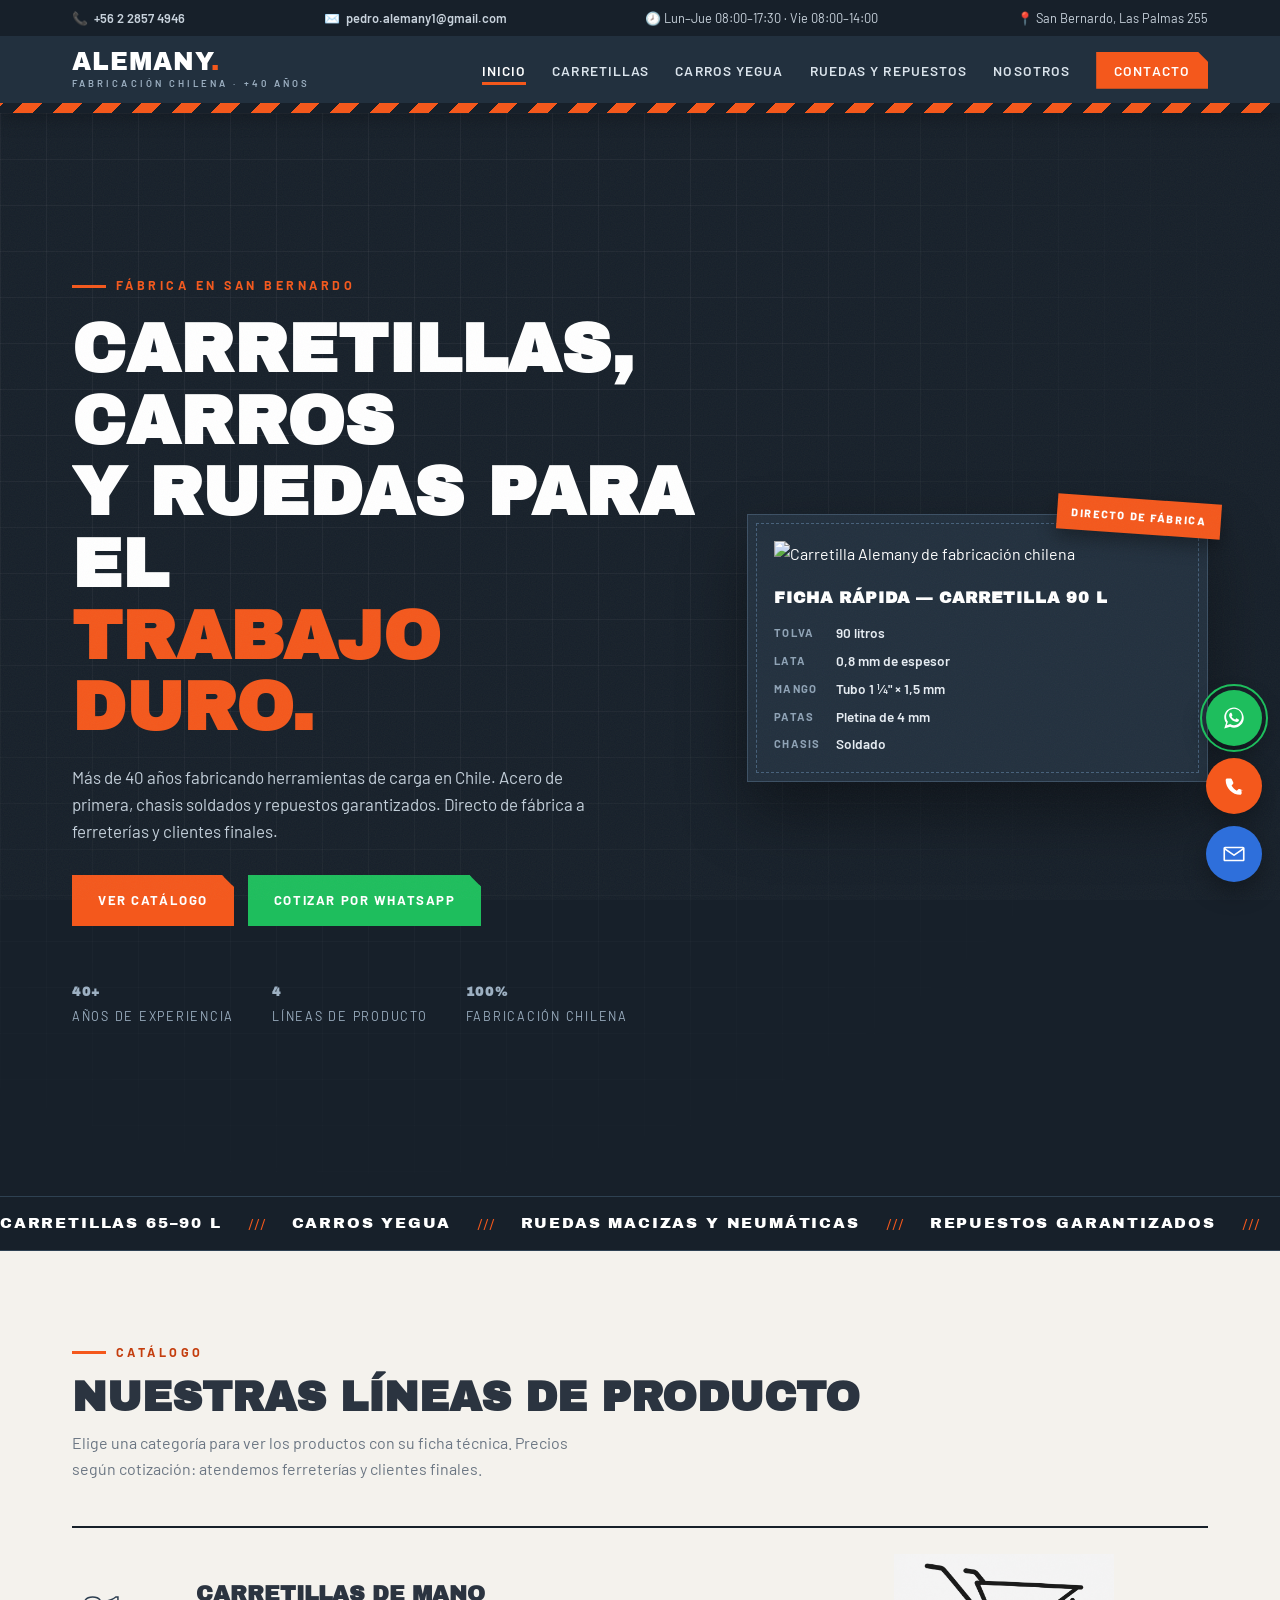
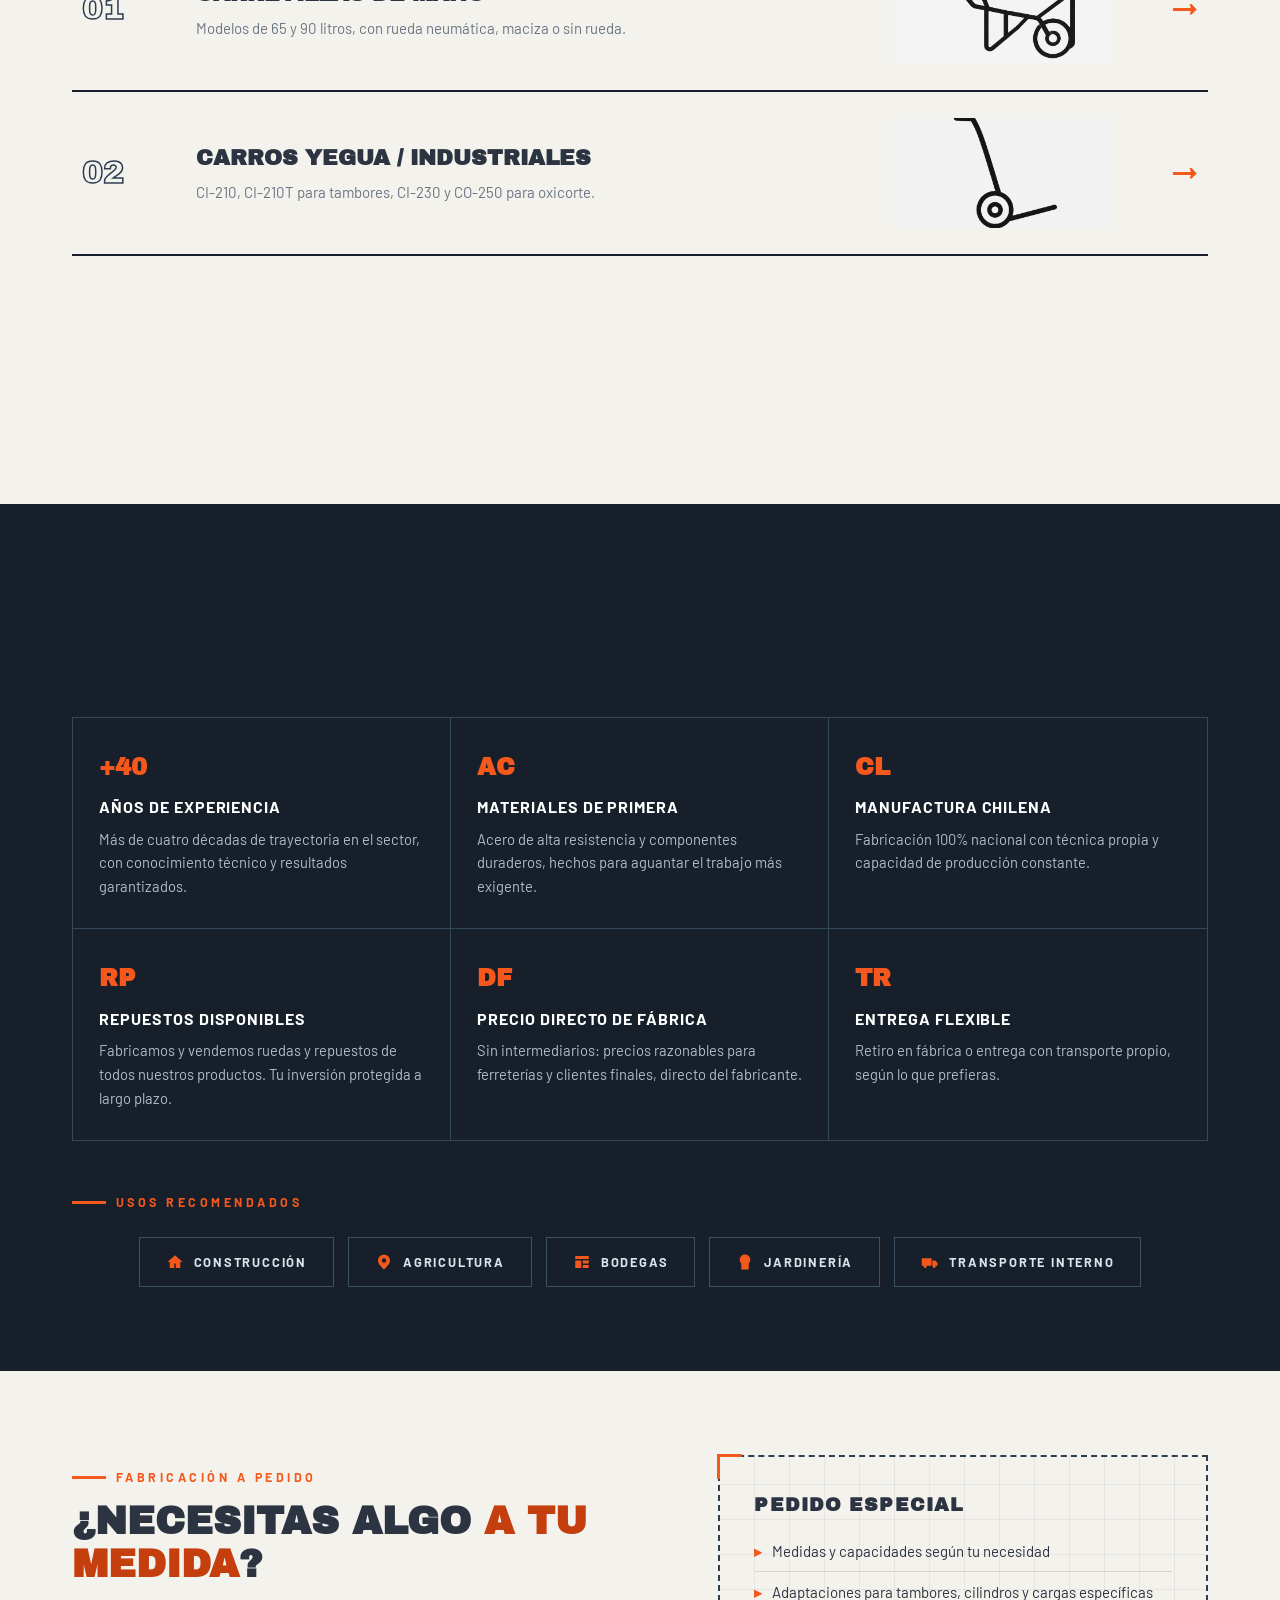
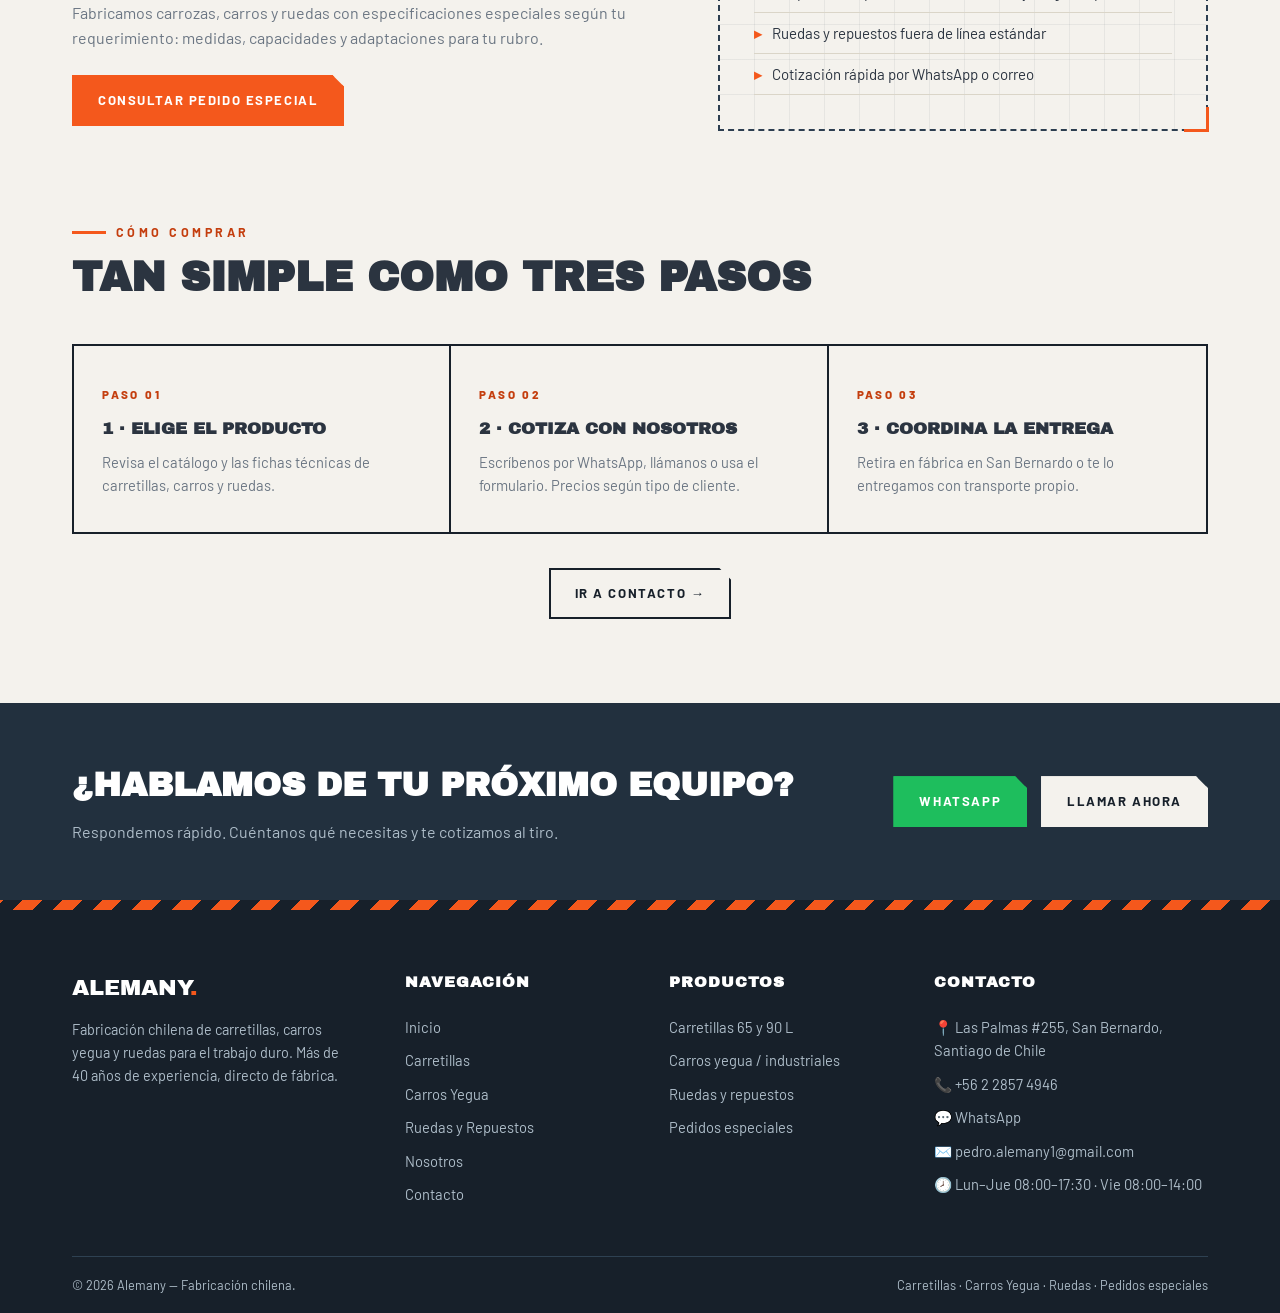
==== index.html @ c708cec3 "actualizacion1-09_11" ====
<!-- index.html — Página de inicio -->
<!DOCTYPE html>
<html lang="es">
<head>
  <meta charset="UTF-8">
  <meta name="viewport" content="width=device-width, initial-scale=1.0">
  <title>Alemany | Carretillas, Carros Yegua y Ruedas — Fabricación Chilena</title>
  <meta name="description" content="Más de 40 años fabricando en Chile carretillas, carros yegua y ruedas para construcción, agricultura y bodegas. Precio directo de fábrica. Cotiza por WhatsApp.">
  <link rel="icon" href="data:image/svg+xml,%3Csvg xmlns='http://www.w3.org/2000/svg' viewBox='0 0 32 32'%3E%3Crect width='32' height='32' fill='%23F4581C'/%3E%3Ctext x='16' y='23' font-family='Arial Black' font-size='19' fill='%2317202A' text-anchor='middle'%3EA%3C/text%3E%3C/svg%3E">
  <link rel="stylesheet" href="css/estilos.css">
</head>
<body>

<header data-componente="header"></header>

<!-- ============ PORTADA ============ -->
<section class="hero" id="inicio">
  <div class="contenedor">
    <div>
      <span class="ceja">Fábrica en San Bernardo</span>
      <h1>
        <span class="mascara"><span>Carretillas, carros</span></span>
        <span class="mascara"><span>y ruedas para el</span></span>
        <span class="mascara"><span class="acento" data-scramble="TRABAJO DURO.">TRABAJO DURO.</span></span>
      </h1>
      <p class="bajada">Más de 40 años fabricando herramientas de carga en Chile. Acero de primera, chasis soldados y repuestos garantizados. Directo de fábrica a ferreterías y clientes finales.</p>
      <div class="hero-botones">
        <a class="btn btn-accent" href="#categorias">Ver catálogo</a>
        <a class="btn btn-wa" target="_blank" rel="noopener" href="https://wa.me/56228574946?text=Hola%2C%20quiero%20cotizar%20productos%20Alemany.">Cotizar por WhatsApp</a>
      </div>
      <div class="cifras">
        <div class="cifra"><b><span data-contar="40" data-sufijo="+">40+</span></b><span>Años de experiencia</span></div>
        <div class="cifra"><b><span data-contar="4">4</span></b><span>Líneas de producto</span></div>
        <div class="cifra"><b><span data-contar="100" data-sufijo="%">100%</span></b><span>Fabricación chilena</span></div>
      </div>
    </div>
    <div class="placa reveal">
      <span class="sello">Directo de fábrica</span>
      <img src="img/portada.jpg" alt="Carretilla Alemany de fabricación chilena" onerror="this.onerror=null;this.src='https://via.placeholder.com/640x420/2C3E50/F4F2ED?text=Carretilla+Alemany'">
      <h3>Ficha rápida — Carretilla 90 L</h3>
      <dl>
        <dt>Tolva</dt><dd>90 litros</dd>
        <dt>Lata</dt><dd>0,8 mm de espesor</dd>
        <dt>Mango</dt><dd>Tubo 1 ¼" × 1,5 mm</dd>
        <dt>Patas</dt><dd>Pletina de 4 mm</dd>
        <dt>Chasis</dt><dd>Soldado</dd>
      </dl>
    </div>
  </div>
</section>

<!-- ============ CINTA ============ -->
<div class="cinta" aria-hidden="true">
  <div class="cinta-pista">
    <span>Carretillas 65–90 L</span><i>///</i><span>Carros Yegua</span><i>///</i><span>Ruedas macizas y neumáticas</span><i>///</i><span>Repuestos garantizados</span><i>///</i><span>Fabricación chilena</span><i>///</i><span>Pedidos especiales</span><i>///</i>
    <span>Carretillas 65–90 L</span><i>///</i><span>Carros Yegua</span><i>///</i><span>Ruedas macizas y neumáticas</span><i>///</i><span>Repuestos garantizados</span><i>///</i><span>Fabricación chilena</span><i>///</i><span>Pedidos especiales</span><i>///</i>
  </div>
</div>

<!-- ============ CATEGORÍAS ============ -->
<section id="categorias">
  <div class="contenedor">
    <div class="sec-titulo reveal">
      <span class="ceja">Catálogo</span>
      <h2>Nuestras líneas de producto</h2>
      <p>Elige una categoría para ver los productos con su ficha técnica. Precios según cotización: atendemos ferreterías y clientes finales.</p>
    </div>
    <div class="cat-lista">
      <a class="cat-item reveal" href="carretillas.html">
        <span class="cat-num">01</span>
        <div><h3>Carretillas de mano</h3><p>Modelos de 65 y 90 litros, con rueda neumática, maciza o sin rueda.</p></div>
        <img src="img/iconos/carretilla.png" alt="Carretilla de mano" onerror="this.onerror=null;this.src='https://via.placeholder.com/440x220/2C3E50/F4F2ED?text=Carretillas'">
        <span class="cat-flecha">→</span>
      </a>
      <a class="cat-item reveal ret-1" href="carros-yegua.html">
        <span class="cat-num">02</span>
        <div><h3>Carros Yegua / Industriales</h3><p>CI-210, CI-210T para tambores, CI-230 y CO-250 para oxicorte.</p></div>
        <img src="img/iconos/yegua2.png" alt="Carro yegua industrial" onerror="this.onerror=null;this.src='https://via.placeholder.com/440x220/2C3E50/F4F2ED?text=Carros+Yegua'">
        <span class="cat-flecha">→</span>
      </a>
      <a class="cat-item reveal ret-2" href="ruedas-y-repuestos.html">
        <span class="cat-num">03</span>
        <div><h3>Ruedas y repuestos</h3><p>Ruedas de 8", 10" y 13", llantas metálicas o plásticas, eje 20 mm.</p></div>
        <img src="img/iconos/rueda3.png" alt="Ruedas y repuestos" onerror="this.onerror=null;this.src='https://via.placeholder.com/440x220/2C3E50/F4F2ED?text=Ruedas'">
        <span class="cat-flecha">→</span>
      </a>
    </div>
  </div>
</section>

<!-- ============ POR QUÉ ALEMANY ============ -->
<section class="sec-oscura">
  <div class="contenedor">
    <div class="sec-titulo reveal">
      <span class="ceja">Por qué Alemany</span>
      <h2>Razones para trabajar con nosotros</h2>
    </div>
    <div class="ventajas reveal">
      <div class="ventaja"><b>+40</b><h3>Años de experiencia</h3><p>Más de cuatro décadas de trayectoria en el sector, con conocimiento técnico y resultados garantizados.</p></div>
      <div class="ventaja"><b>AC</b><h3>Materiales de primera</h3><p>Acero de alta resistencia y componentes duraderos, hechos para aguantar el trabajo más exigente.</p></div>
      <div class="ventaja"><b>CL</b><h3>Manufactura chilena</h3><p>Fabricación 100% nacional con técnica propia y capacidad de producción constante.</p></div>
      <div class="ventaja"><b>RP</b><h3>Repuestos disponibles</h3><p>Fabricamos y vendemos ruedas y repuestos de todos nuestros productos. Tu inversión protegida a largo plazo.</p></div>
      <div class="ventaja"><b>DF</b><h3>Precio directo de fábrica</h3><p>Sin intermediarios: precios razonables para ferreterías y clientes finales, directo del fabricante.</p></div>
      <div class="ventaja"><b>TR</b><h3>Entrega flexible</h3><p>Retiro en fábrica o entrega con transporte propio, según lo que prefieras.</p></div>
    </div>
    <div style="margin-top:44px">
      <div class="sec-titulo reveal" style="margin-bottom:24px"><span class="ceja">Usos recomendados</span></div>
      <div class="usos reveal">
        <span class="uso"><svg viewBox="0 0 24 24"><path d="M12 3L2 12h3v8h6v-6h2v6h6v-8h3L12 3z"/></svg>Construcción</span>
        <span class="uso"><svg viewBox="0 0 24 24"><path d="M12 22c4-4 8-7.6 8-12A8 8 0 104 10c0 4.4 4 8 8 12zm0-9a3 3 0 110-6 3 3 0 010 6z"/></svg>Agricultura</span>
        <span class="uso"><svg viewBox="0 0 24 24"><path d="M3 4h18v4H3zm0 6h8v10H3zm10 0h8v4h-8zm0 6h8v4h-8z"/></svg>Bodegas</span>
        <span class="uso"><svg viewBox="0 0 24 24"><path d="M12 2a7 7 0 00-5 11.9V22h10v-8.1A7 7 0 0012 2z"/></svg>Jardinería</span>
        <span class="uso"><svg viewBox="0 0 24 24"><path d="M1 7h13v10H1zM15 10h4l3 3v4h-7zM5.5 20a2 2 0 110-4 2 2 0 010 4zm12 0a2 2 0 110-4 2 2 0 010 4z"/></svg>Transporte interno</span>
      </div>
    </div>
  </div>
</section>

<!-- ============ PEDIDOS ESPECIALES ============ -->
<section>
  <div class="contenedor especiales">
    <div class="reveal">
      <span class="ceja">Fabricación a pedido</span>
      <h2 style="margin-top:12px">¿Necesitas algo <em>a tu medida</em>?</h2>
      <p>Fabricamos carrozas, carros y ruedas con especificaciones especiales según tu requerimiento: medidas, capacidades y adaptaciones para tu rubro.</p>
      <a class="btn btn-accent" target="_blank" rel="noopener" href="https://wa.me/56228574946?text=Hola%2C%20quiero%20consultar%20por%20un%20pedido%20especial%20a%20medida.">Consultar pedido especial</a>
    </div>
    <div class="plano reveal ret-1">
      <h3>Pedido especial</h3>
      <ul>
        <li>Medidas y capacidades según tu necesidad</li>
        <li>Adaptaciones para tambores, cilindros y cargas específicas</li>
        <li>Ruedas y repuestos fuera de línea estándar</li>
        <li>Cotización rápida por WhatsApp o correo</li>
      </ul>
    </div>
  </div>
</section>

<!-- ============ CÓMO COMPRAR ============ -->
<section style="padding-top:0">
  <div class="contenedor">
    <div class="sec-titulo reveal">
      <span class="ceja">Cómo comprar</span>
      <h2>Tan simple como tres pasos</h2>
    </div>
    <div class="pasos reveal">
      <div class="paso"><h3>1 · Elige el producto</h3><p>Revisa el catálogo y las fichas técnicas de carretillas, carros y ruedas.</p></div>
      <div class="paso"><h3>2 · Cotiza con nosotros</h3><p>Escríbenos por WhatsApp, llámanos o usa el formulario. Precios según tipo de cliente.</p></div>
      <div class="paso"><h3>3 · Coordina la entrega</h3><p>Retira en fábrica en San Bernardo o te lo entregamos con transporte propio.</p></div>
    </div>
    <div style="text-align:center;margin-top:34px"><a class="btn btn-linea" href="contacto.html">Ir a contacto →</a></div>
  </div>
</section>

<!-- ============ BANDA CTA ============ -->
<div class="franjitas"></div>
<section class="banda">
  <div class="contenedor">
    <div class="reveal">
      <h2>¿Hablamos de tu próximo equipo?</h2>
      <p>Respondemos rápido. Cuéntanos qué necesitas y te cotizamos al tiro.</p>
    </div>
    <div class="banda-botones reveal ret-1">
      <a class="btn btn-wa" target="_blank" rel="noopener" href="https://wa.me/56228574946?text=Hola%2C%20quiero%20una%20cotizaci%C3%B3n.">WhatsApp</a>
      <a class="btn btn-claro" href="tel:+56228574946">Llamar ahora</a>
    </div>
  </div>
</section>

<footer data-componente="footer"></footer>

<script src="js/componentes.js"></script>
<script src="js/funciones.js"></script>
</body>
</html>
---- css/estilos.css ----
/* css/estilos.css — ALEMANY */
@import url('https://fonts.googleapis.com/css2?family=Archivo+Black&family=Barlow:wght@400;500;600;700;800&display=swap');

:root{
  --carbon:#17202A;      /* acero oscuro */
  --acero:#22303E;
  --acero-2:#2C3E50;
  --naranja:#F4581C;     /* seguridad */
  --naranja-osc:#C43E0E;
  --papel:#F4F2ED;
  --linea:#DAD5C8;
  --texto:#2B3440;
  --gris:#6B7683;
  --verde-wa:#1EBE5D;
  --azul-mail:#2E6FDB;
  --display:'Archivo Black',sans-serif;
  --cuerpo:'Barlow',sans-serif;
}

*{margin:0;padding:0;box-sizing:border-box}
html{scroll-behavior:smooth}
body{font-family:var(--cuerpo);background:var(--papel);color:var(--texto);line-height:1.6;overflow-x:hidden}
img{max-width:100%;display:block}
a{color:inherit;text-decoration:none}
ul{list-style:none}
::selection{background:var(--naranja);color:#fff}

.contenedor{max-width:1180px;margin:0 auto;padding:0 22px}
.mostrar{opacity:1;transform:none}

/* ===== textura ruido + franjas seguridad ===== */
.ruido{position:fixed;inset:0;pointer-events:none;z-index:3;opacity:.05;
  background-image:url("data:image/svg+xml,%3Csvg xmlns='http://www.w3.org/2000/svg' width='140' height='140'%3E%3Cfilter id='n'%3E%3CfeTurbulence type='fractalNoise' baseFrequency='.85' numOctaves='2'/%3E%3C/filter%3E%3Crect width='140' height='140' filter='url(%23n)' opacity='.9'/%3E%3C/svg%3E")}
.franjas{height:10px;background:repeating-linear-gradient(-45deg,var(--carbon) 0 14px,var(--naranja) 14px 28px)}

/* ===== botones ===== */
.btn{display:inline-flex;align-items:center;gap:8px;padding:13px 24px;font-weight:700;font-size:.82rem;
  letter-spacing:.12em;text-transform:uppercase;border:2px solid var(--carbon);cursor:pointer;
  transition:transform .25s,box-shadow .25s,background .25s,color .25s;clip-path:polygon(0 0,calc(100% - 12px) 0,100% 12px,100% 100%,0 100%)}
.btn:hover{transform:translateY(-3px)}
.btn-accent{background:var(--naranja);border-color:var(--naranja);color:#fff}
.btn-accent:hover{background:var(--naranja-osc);border-color:var(--naranja-osc);box-shadow:0 10px 22px rgba(244,88,28,.35)}
.btn-linea{background:transparent;color:var(--carbon)}
.btn-linea:hover{background:var(--carbon);color:var(--papel)}
.btn-wa{background:var(--verde-wa);border-color:var(--verde-wa);color:#fff}
.btn-wa:hover{filter:brightness(.92);box-shadow:0 10px 22px rgba(30,190,93,.35)}
.btn-claro{background:var(--papel);border-color:var(--papel);color:var(--carbon)}
.btn-claro:hover{background:var(--naranja);border-color:var(--naranja);color:#fff}

/* ===== barra superior ===== */
.topbar{background:var(--carbon);color:#c8d2dc;font-size:.8rem}
.topbar .contenedor{display:flex;justify-content:space-between;gap:16px;padding-top:8px;padding-bottom:8px;flex-wrap:wrap}
.topbar a{font-weight:600}
.topbar a:hover{color:var(--naranja)}
.topbar .dato{display:inline-flex;align-items:center;gap:6px}

/* ===== header / nav ===== */
header{position:sticky;top:0;z-index:50;background:var(--acero);box-shadow:0 4px 18px rgba(0,0,0,.25)}
.nav-wrap{display:flex;align-items:center;justify-content:space-between;padding:14px 22px;max-width:1180px;margin:0 auto}
.logo{font-family:var(--display);font-size:1.55rem;color:#fff;letter-spacing:.04em;line-height:1}
.logo em{font-style:normal;color:var(--naranja)}
.logo small{display:block;font-family:var(--cuerpo);font-size:.6rem;font-weight:600;letter-spacing:.32em;color:#9db0c2;margin-top:4px;text-transform:uppercase}
nav ul{display:flex;align-items:center;gap:26px}
nav a{color:#dbe4ec;font-weight:600;font-size:.86rem;letter-spacing:.08em;text-transform:uppercase;position:relative;padding:6px 0}
nav a::after{content:"";position:absolute;left:0;bottom:0;height:3px;width:0;background:var(--naranja);transition:width .3s}
nav a:hover::after,nav a.activo::after{width:100%}
nav a.activo{color:#fff}
.btn-nav{background:var(--naranja);color:#fff!important;padding:10px 18px;clip-path:polygon(0 0,calc(100% - 10px) 0,100% 10px,100% 100%,0 100%)}
.btn-nav::after{display:none}
.btn-nav:hover{background:var(--naranja-osc)}
.hamb{display:none;background:none;border:0;cursor:pointer;flex-direction:column;gap:5px;padding:6px}
.hamb span{width:26px;height:3px;background:#fff;transition:.3s}

/* ===== portada / hero ===== */
.hero{background:var(--carbon);color:#fff;position:relative;overflow:hidden}
.hero::before{content:"";position:absolute;inset:0;
  background-image:linear-gradient(rgba(255,255,255,.045) 1px,transparent 1px),linear-gradient(90deg,rgba(255,255,255,.045) 1px,transparent 1px);
  background-size:46px 46px;mask-image:radial-gradient(ellipse at 30% 20%,#000 30%,transparent 75%)}
.hero .contenedor{position:relative;display:grid;grid-template-columns:1.15fr .85fr;gap:52px;align-items:center;padding-top:72px;padding-bottom:84px}
.ceja{display:inline-flex;align-items:center;gap:10px;font-size:.78rem;font-weight:700;letter-spacing:.28em;text-transform:uppercase;color:var(--naranja)}
.ceja::before{content:"";width:34px;height:3px;background:var(--naranja)}
.hero h1{font-family:var(--display);font-size:clamp(2.3rem,5.4vw,4.3rem);line-height:1.04;text-transform:uppercase;margin:18px 0 20px}
.hero h1 .acento{color:var(--naranja)}
.mascara{display:block;overflow:hidden}
.mascara>span{display:block;transform:translateY(112%);animation:subir .9s cubic-bezier(.2,.7,.2,1) forwards}
.mascara:nth-child(2)>span{animation-delay:.12s}
.mascara:nth-child(3)>span{animation-delay:.24s}
@keyframes subir{to{transform:translateY(0)}}
.hero p.bajada{max-width:52ch;color:#c3cfda;font-size:1.06rem}
.hero-botones{display:flex;gap:14px;flex-wrap:wrap;margin-top:30px}
.cifras{display:flex;gap:38px;margin-top:44px;flex-wrap:wrap}
.cifra b{font-family:var(--display);font-size:2rem;color:var(--naranja);display:block;line-height:1}
.cifra span{font-size:.78rem;letter-spacing:.14em;text-transform:uppercase;color:#9db0c2}

/* placa técnica del hero */
.placa{background:var(--acero);border:1px solid #3c5064;position:relative;padding:26px;box-shadow:0 30px 60px rgba(0,0,0,.4)}
.placa::before{content:"";position:absolute;inset:8px;border:1px dashed #46607a;pointer-events:none}
.placa img{filter:saturate(.9);margin-bottom:18px}
.placa h3{font-family:var(--display);font-size:1rem;letter-spacing:.06em;text-transform:uppercase;color:#fff;margin-bottom:12px}
.placa dl{display:grid;grid-template-columns:auto 1fr;gap:6px 16px;font-size:.85rem}
.placa dt{color:#8fa3b6;text-transform:uppercase;letter-spacing:.1em;font-size:.7rem;font-weight:700;padding-top:2px}
.placa dd{color:#e8eef4;font-weight:600}
.sello{position:absolute;top:-16px;right:-14px;background:var(--naranja);color:#fff;font-weight:800;font-size:.68rem;letter-spacing:.16em;text-transform:uppercase;padding:9px 14px;transform:rotate(4deg);box-shadow:0 8px 18px rgba(0,0,0,.35)}

/* ===== cinta transportadora (marquee) ===== */
.cinta{background:var(--carbon);border-top:1px solid #2e4152;border-bottom:1px solid #2e4152;overflow:hidden;position:relative}
.cinta-pista{display:flex;width:max-content;animation:cinta 26s linear infinite}
.cinta-pista span{font-family:var(--display);color:#fff;font-size:.95rem;letter-spacing:.12em;text-transform:uppercase;padding:14px 0;white-space:nowrap}
.cinta-pista i{color:var(--naranja);font-style:normal;padding:14px 26px}
@keyframes cinta{to{transform:translateX(-50%)}}

/* ===== secciones ===== */
section{padding:84px 0}
.sec-titulo{margin-bottom:44px}
.sec-titulo .ceja{color:var(--naranja-osc)}
.sec-titulo h2{font-family:var(--display);font-size:clamp(1.7rem,3.4vw,2.6rem);text-transform:uppercase;line-height:1.1;margin-top:12px}
.sec-titulo p{color:var(--gris);max-width:60ch;margin-top:10px}

/* categorías (índice de taller) */
.cat-lista{border-top:2px solid var(--carbon)}
.cat-item{display:grid;grid-template-columns:90px 1fr 220px 60px;gap:24px;align-items:center;padding:26px 10px;border-bottom:2px solid var(--carbon);transition:background .3s,padding .3s;position:relative}
.cat-item:hover{background:#ece8de;padding-left:22px}
.cat-num{font-family:var(--display);font-size:2rem;color:transparent;-webkit-text-stroke:1.5px var(--acero-2)}
.cat-item h3{font-family:var(--display);font-size:1.35rem;text-transform:uppercase}
.cat-item p{color:var(--gris);font-size:.94rem;margin-top:4px}
.cat-item img{height:110px;width:100%;object-fit:cover;filter:grayscale(.25);transition:filter .3s,transform .3s}
.cat-item:hover img{filter:none;transform:scale(1.03)}
.cat-flecha{font-family:var(--display);font-size:1.6rem;color:var(--naranja);transition:transform .3s;text-align:right}
.cat-item:hover .cat-flecha{transform:translateX(8px)}

/* ventajas */
.sec-oscura{background:var(--carbon);color:#fff;position:relative}
.sec-oscura .sec-titulo h2{color:#fff}
.sec-oscura .sec-titulo p{color:#9db0c2}
.sec-oscura .ceja{color:var(--naranja)}
.ventajas{display:grid;grid-template-columns:repeat(3,1fr);border:1px solid #34485c}
.ventaja{padding:30px 26px;border-right:1px solid #34485c;border-bottom:1px solid #34485c;position:relative;transition:background .3s}
.ventaja:nth-child(3n){border-right:0}
.ventaja:nth-last-child(-n+3){border-bottom:0}
.ventaja:hover{background:var(--acero)}
.ventaja::before{content:"";position:absolute;top:0;left:0;height:3px;width:0;background:var(--naranja);transition:width .4s}
.ventaja:hover::before{width:100%}
.ventaja b{font-family:var(--display);font-size:1.5rem;color:var(--naranja);display:block;margin-bottom:8px}
.ventaja h3{font-size:1rem;text-transform:uppercase;letter-spacing:.06em;margin-bottom:8px}
.ventaja p{color:#aebdc9;font-size:.92rem}

/* usos */
.usos{display:flex;flex-wrap:wrap;gap:14px;justify-content:center}
.uso{border:1px solid #3c5064;padding:14px 26px;font-weight:700;letter-spacing:.14em;text-transform:uppercase;font-size:.8rem;color:#dbe4ec;display:flex;gap:10px;align-items:center;transition:.3s}
.uso svg{width:18px;height:18px;fill:var(--naranja)}
.uso:hover{background:var(--naranja);border-color:var(--naranja);color:#fff;transform:translateY(-4px)}
.uso:hover svg{fill:#fff}

/* pedidos especiales */
.especiales{display:grid;grid-template-columns:1.1fr .9fr;gap:48px;align-items:center}
.especiales h2{font-family:var(--display);font-size:clamp(1.6rem,3vw,2.4rem);text-transform:uppercase;line-height:1.12}
.especiales h2 em{font-style:normal;color:var(--naranja-osc)}
.especiales p{color:var(--gris);margin:14px 0 24px}
.plano{border:2px dashed var(--acero-2);padding:34px;position:relative;background:
  repeating-linear-gradient(0deg,transparent 0 34px,rgba(44,62,80,.07) 34px 35px),
  repeating-linear-gradient(90deg,transparent 0 34px,rgba(44,62,80,.07) 34px 35px)}
.plano::before,.plano::after{content:"";position:absolute;width:22px;height:22px;border:3px solid var(--naranja)}
.plano::before{top:-3px;left:-3px;border-right:0;border-bottom:0}
.plano::after{bottom:-3px;right:-3px;border-left:0;border-top:0}
.plano h3{font-family:var(--display);text-transform:uppercase;letter-spacing:.06em;margin-bottom:10px}
.plano ul li{padding:8px 0;border-bottom:1px solid var(--linea);font-size:.94rem;display:flex;gap:10px}
.plano ul li::before{content:"▸";color:var(--naranja);font-weight:800}

/* pasos */
.pasos{display:grid;grid-template-columns:repeat(3,1fr);gap:0;border:2px solid var(--carbon);counter-reset:paso}
.paso{padding:34px 28px;border-right:2px solid var(--carbon);counter-increment:paso;position:relative;transition:background .3s}
.paso:last-child{border-right:0}
.paso:hover{background:#ece8de}
.paso::before{content:"PASO 0" counter(paso);font-weight:800;font-size:.72rem;letter-spacing:.24em;color:var(--naranja-osc)}
.paso h3{font-family:var(--display);text-transform:uppercase;font-size:1.05rem;margin:10px 0 8px}
.paso p{color:var(--gris);font-size:.92rem}

/* banda CTA */
.banda{background:var(--acero);color:#fff;padding:56px 0}
.banda .contenedor{display:flex;justify-content:space-between;align-items:center;gap:26px;flex-wrap:wrap}
.banda h2{font-family:var(--display);font-size:clamp(1.4rem,2.8vw,2.1rem);text-transform:uppercase}
.banda p{color:#aebdc9;margin-top:6px}
.banda-botones{display:flex;gap:14px;flex-wrap:wrap}

/* ===== tarjetas de producto ===== */
.productos-grid{display:grid;grid-template-columns:repeat(2,1fr);gap:30px}
.producto{background:#fff;border:1px solid var(--linea);display:flex;flex-direction:column;position:relative;transition:transform .3s,box-shadow .3s}
.producto::before{content:"";position:absolute;top:0;left:0;height:4px;width:0;background:var(--naranja);z-index:2;transition:width .4s}
.producto:hover{transform:translateY(-6px);box-shadow:0 24px 44px rgba(23,32,42,.14)}
.producto:hover::before{width:100%}
.producto-img{overflow:hidden;background:var(--acero-2)}
.producto-img img{width:100%;height:250px;object-fit:cover;transition:transform .5s}
.producto:hover .producto-img img{transform:scale(1.06)}
.producto-info{padding:24px;display:flex;flex-direction:column;gap:12px;flex:1}
.producto-codigo{font-size:.68rem;font-weight:800;letter-spacing:.26em;color:var(--naranja-osc)}
.producto-info h3{font-family:var(--display);font-size:1.2rem;text-transform:uppercase;line-height:1.2}
.producto-info>p{color:var(--gris);font-size:.94rem}
.chips{display:flex;flex-wrap:wrap;gap:8px}
.chips li{background:var(--papel);border:1px solid var(--linea);padding:5px 12px;font-size:.74rem;font-weight:700;letter-spacing:.06em;text-transform:uppercase;color:var(--acero-2)}
.producto-acciones{display:flex;gap:10px;flex-wrap:wrap;margin-top:auto;padding-top:8px}
.precio-nota{font-size:.78rem;color:var(--gris);border-top:1px dashed var(--linea);padding-top:12px;letter-spacing:.04em}
.subtitulo-cat{font-family:var(--display);text-transform:uppercase;font-size:1.15rem;margin:52px 0 22px;display:flex;align-items:center;gap:14px}
.subtitulo-cat::after{content:"";flex:1;height:2px;background:var(--carbon)}

/* cabecera interior de página */
.pagina-cab{background:var(--carbon);color:#fff;padding:64px 0 58px;position:relative;overflow:hidden}
.pagina-cab::before{content:"";position:absolute;inset:0;
  background-image:linear-gradient(rgba(255,255,255,.05) 1px,transparent 1px),linear-gradient(90deg,rgba(255,255,255,.05) 1px,transparent 1px);
  background-size:46px 46px;mask-image:radial-gradient(ellipse at 70% 0%,#000 20%,transparent 75%)}
.pagina-cab .contenedor{position:relative}
.miga{font-size:.78rem;letter-spacing:.2em;text-transform:uppercase;color:#8fa3b6;margin-bottom:14px}
.miga a:hover{color:var(--naranja)}
.pagina-cab h1{font-family:var(--display);font-size:clamp(2rem,4.6vw,3.4rem);text-transform:uppercase;line-height:1.05}
.pagina-cab p{color:#c3cfda;max-width:64ch;margin-top:14px}
.subnav{position:sticky;top:64px;z-index:40;background:var(--acero);border-bottom:3px solid var(--naranja)}
.subnav .contenedor{display:flex;gap:22px;overflow-x:auto;padding-top:12px;padding-bottom:12px}
.subnav a{color:#dbe4ec;font-weight:700;font-size:.8rem;letter-spacing:.1em;text-transform:uppercase;white-space:nowrap}
.subnav a:hover{color:var(--naranja)}

/* ===== modal ficha ===== */
.modal{position:fixed;inset:0;background:rgba(12,18,24,.78);z-index:100;display:none;align-items:center;justify-content:center;padding:22px}
.modal.abierto{display:flex;animation:aparecer .25s ease}
@keyframes aparecer{from{opacity:0}to{opacity:1}}
.modal-caja{background:var(--papel);max-width:660px;width:100%;max-height:86vh;overflow:auto;position:relative;border-top:10px solid transparent;
  border-image:repeating-linear-gradient(-45deg,var(--carbon) 0 12px,var(--naranja) 12px 24px) 10;animation:subirCaja .3s cubic-bezier(.2,.7,.2,1)}
@keyframes subirCaja{from{transform:translateY(30px);opacity:0}to{transform:none;opacity:1}}
.modal-cerrar{position:absolute;top:12px;right:12px;background:var(--carbon);color:#fff;border:0;width:38px;height:38px;font-size:1.2rem;cursor:pointer;transition:.25s}
.modal-cerrar:hover{background:var(--naranja);transform:rotate(90deg)}
.modal-contenido{padding:36px}
.modal-contenido .producto-codigo{display:block;margin-bottom:6px}
.modal-contenido h3{font-family:var(--display);font-size:1.5rem;text-transform:uppercase;margin-bottom:10px}
.modal-contenido>p{color:var(--gris);margin-bottom:18px}
.tabla-spec{width:100%;border-collapse:collapse;margin-bottom:18px;font-size:.92rem}
.tabla-spec th,.tabla-spec td{border:1px solid var(--linea);padding:9px 12px;text-align:left}
.tabla-spec th{background:#fff;font-size:.72rem;letter-spacing:.14em;text-transform:uppercase;color:var(--acero-2);width:42%}
.modal-contenido h5{font-size:.78rem;letter-spacing:.22em;text-transform:uppercase;color:var(--naranja-osc);margin:14px 0 8px}
.variantes li{padding:7px 0;border-bottom:1px dashed var(--linea);font-size:.92rem;display:flex;gap:10px}
.variantes li::before{content:"▸";color:var(--naranja);font-weight:800}
.modal-acciones{padding:0 36px 34px;display:flex;gap:12px;flex-wrap:wrap}

/* ===== contacto ===== */
.contacto-grid{display:grid;grid-template-columns:.9fr 1.1fr;gap:44px;align-items:start}
.dato-contacto{background:#fff;border:1px solid var(--linea);border-left:5px solid var(--naranja);padding:20px 22px;margin-bottom:16px;transition:transform .25s,box-shadow .25s}
.dato-contacto:hover{transform:translateX(6px);box-shadow:0 12px 26px rgba(23,32,42,.1)}
.dato-contacto b{display:block;font-size:.72rem;letter-spacing:.22em;text-transform:uppercase;color:var(--naranja-osc);margin-bottom:4px}
.dato-contacto a{font-weight:700}
.dato-contacto a:hover{color:var(--naranja-osc)}
.form-caja{background:#fff;border:1px solid var(--linea);padding:34px}
.form-caja h3{font-family:var(--display);text-transform:uppercase;font-size:1.15rem;margin-bottom:6px}
.form-caja>p{color:var(--gris);font-size:.9rem;margin-bottom:22px}
.form-fila{display:grid;grid-template-columns:1fr 1fr;gap:16px}
.campo{margin-bottom:16px}
.campo label{display:block;font-size:.72rem;font-weight:800;letter-spacing:.18em;text-transform:uppercase;margin-bottom:6px;color:var(--acero-2)}
.campo input,.campo select,.campo textarea{width:100%;padding:13px 14px;border:1px solid var(--linea);background:var(--papel);font-family:var(--cuerpo);font-size:.95rem;transition:border .25s,box-shadow .25s}
.campo input:focus,.campo select:focus,.campo textarea:focus{outline:0;border-color:var(--naranja);box-shadow:0 0 0 3px rgba(244,88,28,.15)}
.form-nota{font-size:.8rem;color:var(--gris);margin-top:14px}

/* nosotros */
.nosotros-grid{display:grid;grid-template-columns:1.05fr .95fr;gap:48px;align-items:center}
.nosotros-grid img{border:2px solid var(--carbon);box-shadow:14px 14px 0 var(--naranja)}
.nosotros-texto p{margin-bottom:16px;color:var(--texto)}
.valores{display:grid;grid-template-columns:repeat(2,1fr);gap:16px;margin-top:26px}
.valor{border:1px solid var(--linea);background:#fff;padding:18px}
.valor b{color:var(--naranja-osc);display:block;font-size:.78rem;letter-spacing:.18em;text-transform:uppercase;margin-bottom:6px}
.valor p{font-size:.88rem;color:var(--gris);margin:0}

/* ===== footer ===== */
footer{background:var(--carbon);color:#aebdc9}
.footer-grid{display:grid;grid-template-columns:1.3fr 1fr 1fr 1.2fr;gap:36px;padding:60px 0 44px}
footer h4{color:#fff;font-family:var(--display);text-transform:uppercase;font-size:.95rem;letter-spacing:.06em;margin-bottom:16px}
footer li{padding:5px 0;font-size:.92rem}
footer a:hover{color:var(--naranja)}
.footer-bajo{border-top:1px solid #2e4152;padding:18px 0;font-size:.8rem;display:flex;justify-content:space-between;gap:12px;flex-wrap:wrap}
.footer-marca{font-family:var(--display);font-size:1.4rem;color:#fff}
.footer-marca em{font-style:normal;color:var(--naranja)}
footer .desc{font-size:.9rem;margin-top:12px;max-width:34ch}

/* ===== botones flotantes ===== */
.flotantes{position:fixed;right:18px;bottom:18px;display:flex;flex-direction:column;gap:12px;z-index:90}
.flotante{width:56px;height:56px;border-radius:50%;display:flex;align-items:center;justify-content:center;color:#fff;
  box-shadow:0 10px 24px rgba(0,0,0,.3);position:relative;transition:transform .25s}
.flotante:hover{transform:scale(1.12)}
.flotante svg{width:26px;height:26px;fill:#fff}
.flotante::after{content:attr(data-etiqueta);position:absolute;right:66px;top:50%;transform:translateY(-50%);background:var(--carbon);
  color:#fff;font-size:.72rem;font-weight:700;letter-spacing:.08em;padding:7px 12px;white-space:nowrap;opacity:0;pointer-events:none;transition:opacity .25s}
.flotante:hover::after{opacity:1}
.f-wa{background:var(--verde-wa)}
.f-tel{background:var(--naranja)}
.f-mail{background:var(--azul-mail)}
.f-wa.pulso::before{content:"";position:absolute;inset:-6px;border-radius:50%;border:2px solid var(--verde-wa);animation:pulso 2s infinite}
@keyframes pulso{0%{transform:scale(.85);opacity:1}100%{transform:scale(1.35);opacity:0}}

/* ===== reveal scroll ===== */
.reveal{opacity:0;transform:translateY(26px);transition:opacity .7s ease,transform .7s cubic-bezier(.2,.7,.2,1)}
.reveal.visible{opacity:1;transform:none}
.reveal.ret-1{transition-delay:.1s}.reveal.ret-2{transition-delay:.2s}.reveal.ret-3{transition-delay:.3s}

/* ===== responsive ===== */

@media(max-width:960px){
  .hero .contenedor{grid-template-columns:1fr;padding-top:52px}
  .ventajas{grid-template-columns:1fr 1fr}
  .ventaja:nth-child(3n){border-right:1px solid #34485c}
  .ventaja:nth-child(2n){border-right:0}
  .ventaja:nth-last-child(-n+3){border-bottom:1px solid #34485c}
  .ventaja:nth-last-child(-n+2){border-bottom:0}
  .especiales,.contacto-grid,.nosotros-grid{grid-template-columns:1fr}
  .productos-grid{grid-template-columns:1fr 1fr}
  .footer-grid{grid-template-columns:1fr 1fr}

  .cat-item {
    grid-template-columns: 45px minmax(0, 1fr) 25px;
    gap: 10px;
    align-items: center;
  }

  .cat-item img {
    display: block;
    width: 100%;
    max-width: 80px;
    height: 100px;
    object-fit: contain;
    object-position: center;
  }
}

@media(max-width:700px){
  nav ul{position:fixed;inset:0;top:0;background:var(--carbon);flex-direction:column;justify-content:center;gap:30px;
    transform:translateX(100%);transition:transform .35s;z-index:60}
  nav ul.abierto{transform:none}
  nav a{font-size:1.1rem}
  .hamb{display:flex;z-index:70}
  .hamb.activo span:nth-child(1){transform:translateY(8px) rotate(45deg)}
  .hamb.activo span:nth-child(2){opacity:0}
  .hamb.activo span:nth-child(3){transform:translateY(-8px) rotate(-45deg)}
  .productos-grid,.pasos,.form-fila,.valores{grid-template-columns:1fr}
  .paso{border-right:0;border-bottom:2px solid var(--carbon)}
  .paso:last-child{border-bottom:0}
  .footer-grid{grid-template-columns:1fr}
  .flotante::after{display:none}
  section{padding:60px 0}
}

/* ===== movimiento reducido ===== */
@media(prefers-reduced-motion:reduce){
  *,*::before,*::after{animation:none!important;transition:none!important}
  html{scroll-behavior:auto}
  .mascara>span{transform:none}
  .reveal{opacity:1;transform:none}
  .cinta-pista{animation:none;flex-wrap:wrap}
}

/* ============================================================
   BLOQUE V2 — pegar AL FINAL de css/estilos.css
   (reemplaza al bloque V1 de galerías/banner/lightbox)
   ============================================================ */

/* ---- banner panorámico de cada sección ---- */
.banner-cat{position:relative;height:clamp(280px,40vw,420px);overflow:hidden
  ;background:var(--acero-2)}
.banner-cat img{width:100%;
  height:100%;
  object-fit:cover;
  object-position:center 60%;
  animation:kenburns 18s ease-in-out infinite alternate}
@keyframes kenburns{from{transform:scale(1) translateY(0)}to{transform:scale(1.1) translateY(-8px)}}
.banner-sombra{position:absolute;inset:0;background:linear-gradient(180deg,rgba(23,32,42,.10) 0%,rgba(23,32,42,.78) 100%)}
.banner-etiqueta{position:absolute;left:26px;bottom:18px;color:#fff;font-weight:800;font-size:.8rem;
  letter-spacing:.22em;text-transform:uppercase;display:flex;align-items:center;gap:12px}
.banner-etiqueta::before{content:"";width:30px;height:3px;background:var(--naranja)}

/* ---- tarjeta de producto: proporción fija 4:3, sin galería visible ---- */
.producto-img{aspect-ratio:4/3;height:auto}
.producto-img>img{height:100%}
.producto-img .galeria-mini,
.producto-img .galeria-zoom{display:none}
.producto-img .galeria-principal{cursor:default}

/* ---- galería DENTRO de la ficha técnica (modal) ---- */
.ficha-galeria{position:relative;margin:-36px -36px 22px;background:#fff}
.ficha-galeria .galeria-principal{width:100%;aspect-ratio:4/3;height:auto;object-fit:contain;
  background:#fff;cursor:zoom-in;transition:opacity .25s ease}
.ficha-galeria .galeria-principal.cambiando{opacity:0}
.ficha-galeria .galeria-zoom{position:absolute;top:10px;right:10px;width:36px;height:36px;z-index:2;border:0;
  cursor:pointer;background:rgba(23,32,42,.78);color:#fff;font-size:1.05rem;line-height:1;
  transition:background .25s,transform .25s}
.ficha-galeria .galeria-zoom:hover{background:var(--naranja);transform:scale(1.08)}
.ficha-galeria .galeria-mini{display:flex;gap:8px;padding:10px;background:#fff;
  border-top:1px solid var(--linea);border-bottom:1px solid var(--linea)}
.mini{width:66px;height:50px;padding:0;border:2px solid var(--linea);background:var(--acero-2);cursor:pointer;overflow:hidden;transition:border-color .25s}
.mini img{width:100%;height:100%;object-fit:cover}
.mini:hover{border-color:var(--acero-2)}
.mini.activa{border-color:var(--naranja)}

/* ---- lightbox (foto ampliada desde la ficha) ---- */
.lightbox{position:fixed;inset:0;background:rgba(10,14,18,.92);z-index:120;display:none;align-items:center;justify-content:center;padding:34px}
.lightbox.abierto{display:flex;animation:aparecer .25s ease}
.lightbox img{max-width:min(92vw,940px);max-height:82vh;object-fit:contain;box-shadow:0 30px 80px rgba(0,0,0,.6);border:4px solid #fff}
.lightbox-cerrar{position:absolute;top:18px;right:18px;width:44px;height:44px;background:#fff;border:0;cursor:pointer;font-size:1.2rem;transition:.25s}
.lightbox-cerrar:hover{background:var(--naranja);color:#fff;transform:rotate(90deg)}

/* ---- movimiento reducido ---- */
@media(prefers-reduced-motion:reduce){
  .banner-cat img{animation:none}
  .ficha-galeria .galeria-principal{transition:none}
}

/* Carrusel de fotografías del taller */
.carrusel-taller {
  position: relative;
  width: 100%;
  max-width: 800px;
  aspect-ratio: 4 / 3;
  overflow: hidden;
  border-radius: 12px;
  background: #17202a;
}

.carrusel-taller img {
  display: block;
  width: 100%;
  height: 100%;
  object-fit: contain;
}
/* .carrusel-taller {
  position: relative;
  width: 100%;
  overflow: hidden;
  border-radius: 12px;
  background: #17202a;
  aspect-ratio: 5 / 4;
}

.carrusel-taller img {
  display: block;
  width: 100%;
  height: 100%;
  object-fit: cover;
} */

.carrusel-flecha {
  position: absolute;
  top: 50%;
  transform: translateY(-50%);
  width: 44px;
  height: 44px;
  border: none;
  border-radius: 50%;
  background: rgba(23, 32, 42, 0.82);
  color: white;
  font-size: 20px;
  cursor: pointer;
  transition: background 0.2s ease;
}

.carrusel-flecha:hover {
  background: #f4581c;
}

.carrusel-flecha.anterior {
  left: 12px;
}

.carrusel-flecha.siguiente {
  right: 12px;
}

.carrusel-contador {
  position: absolute;
  bottom: 12px;
  left: 50%;
  transform: translateX(-50%);
  padding: 6px 12px;
  border-radius: 20px;
  background: rgba(23, 32, 42, 0.82);
  color: white;
  font-size: 13px;
}
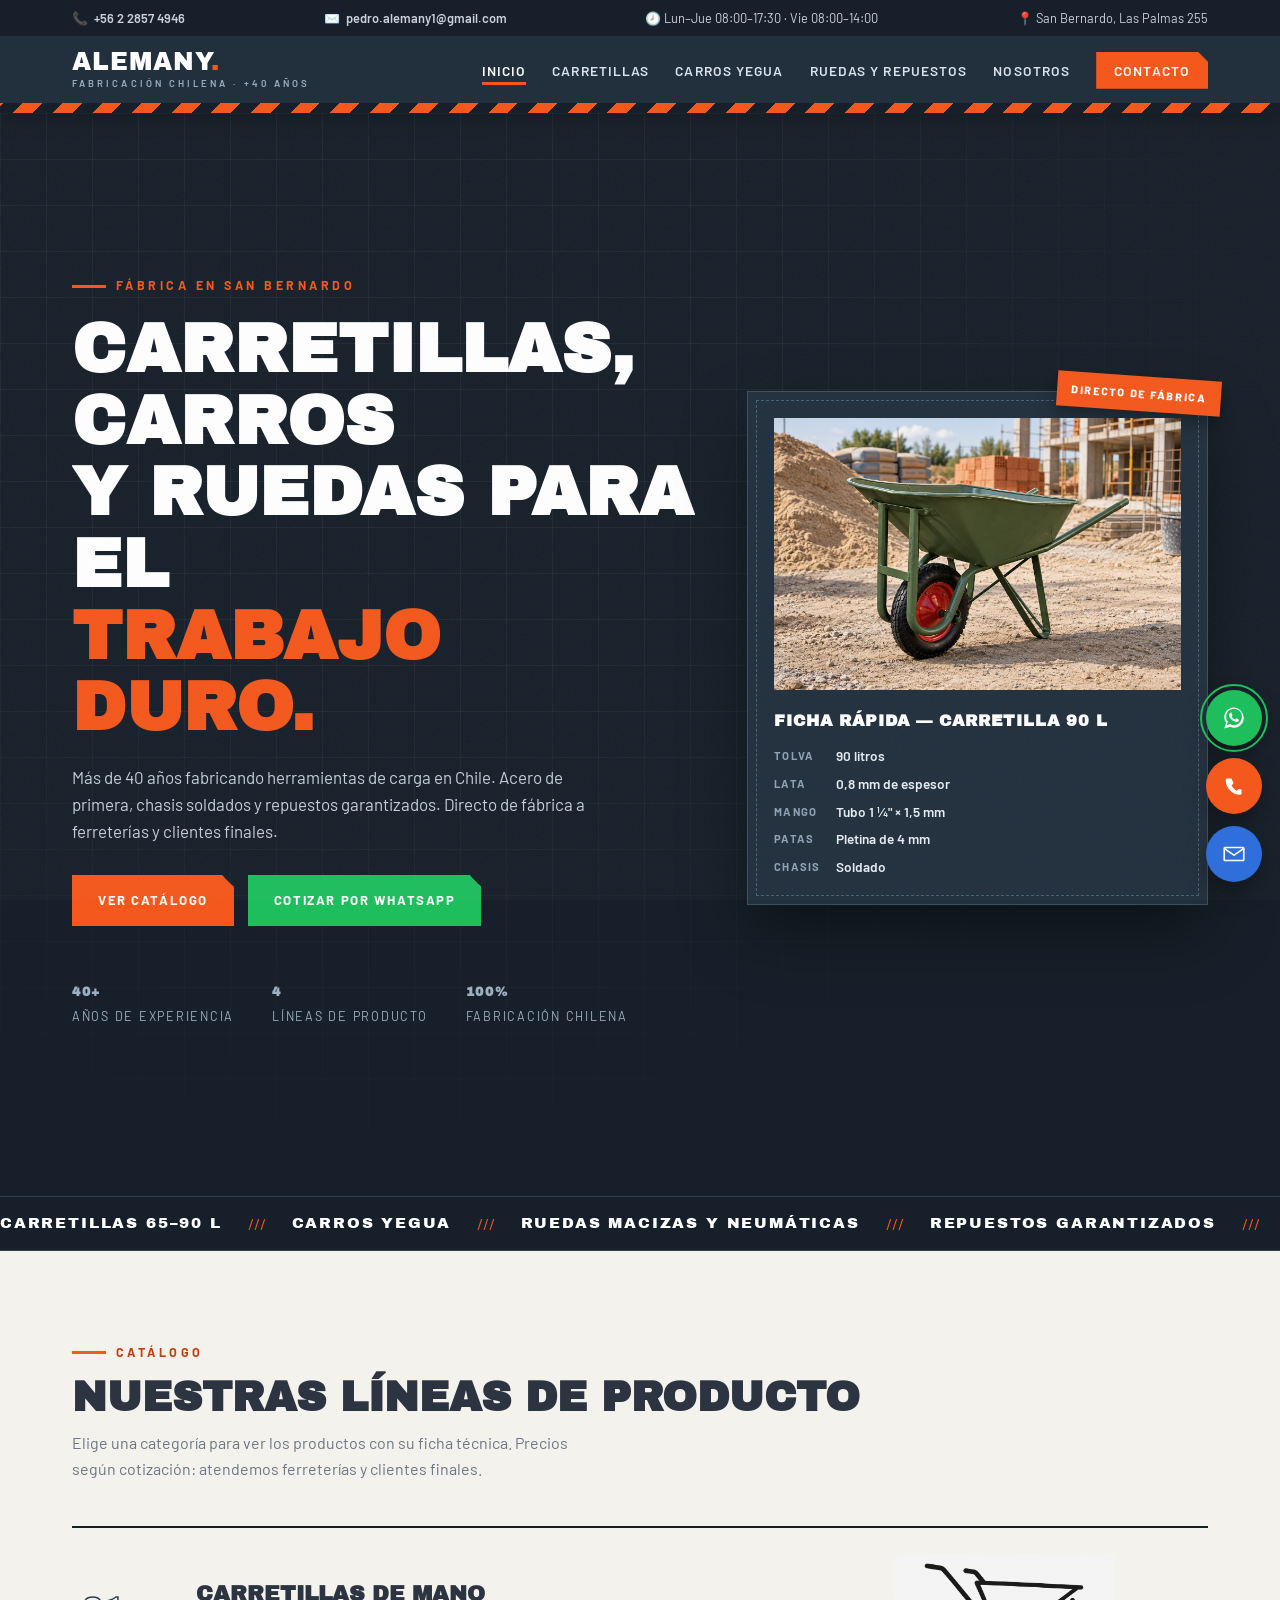
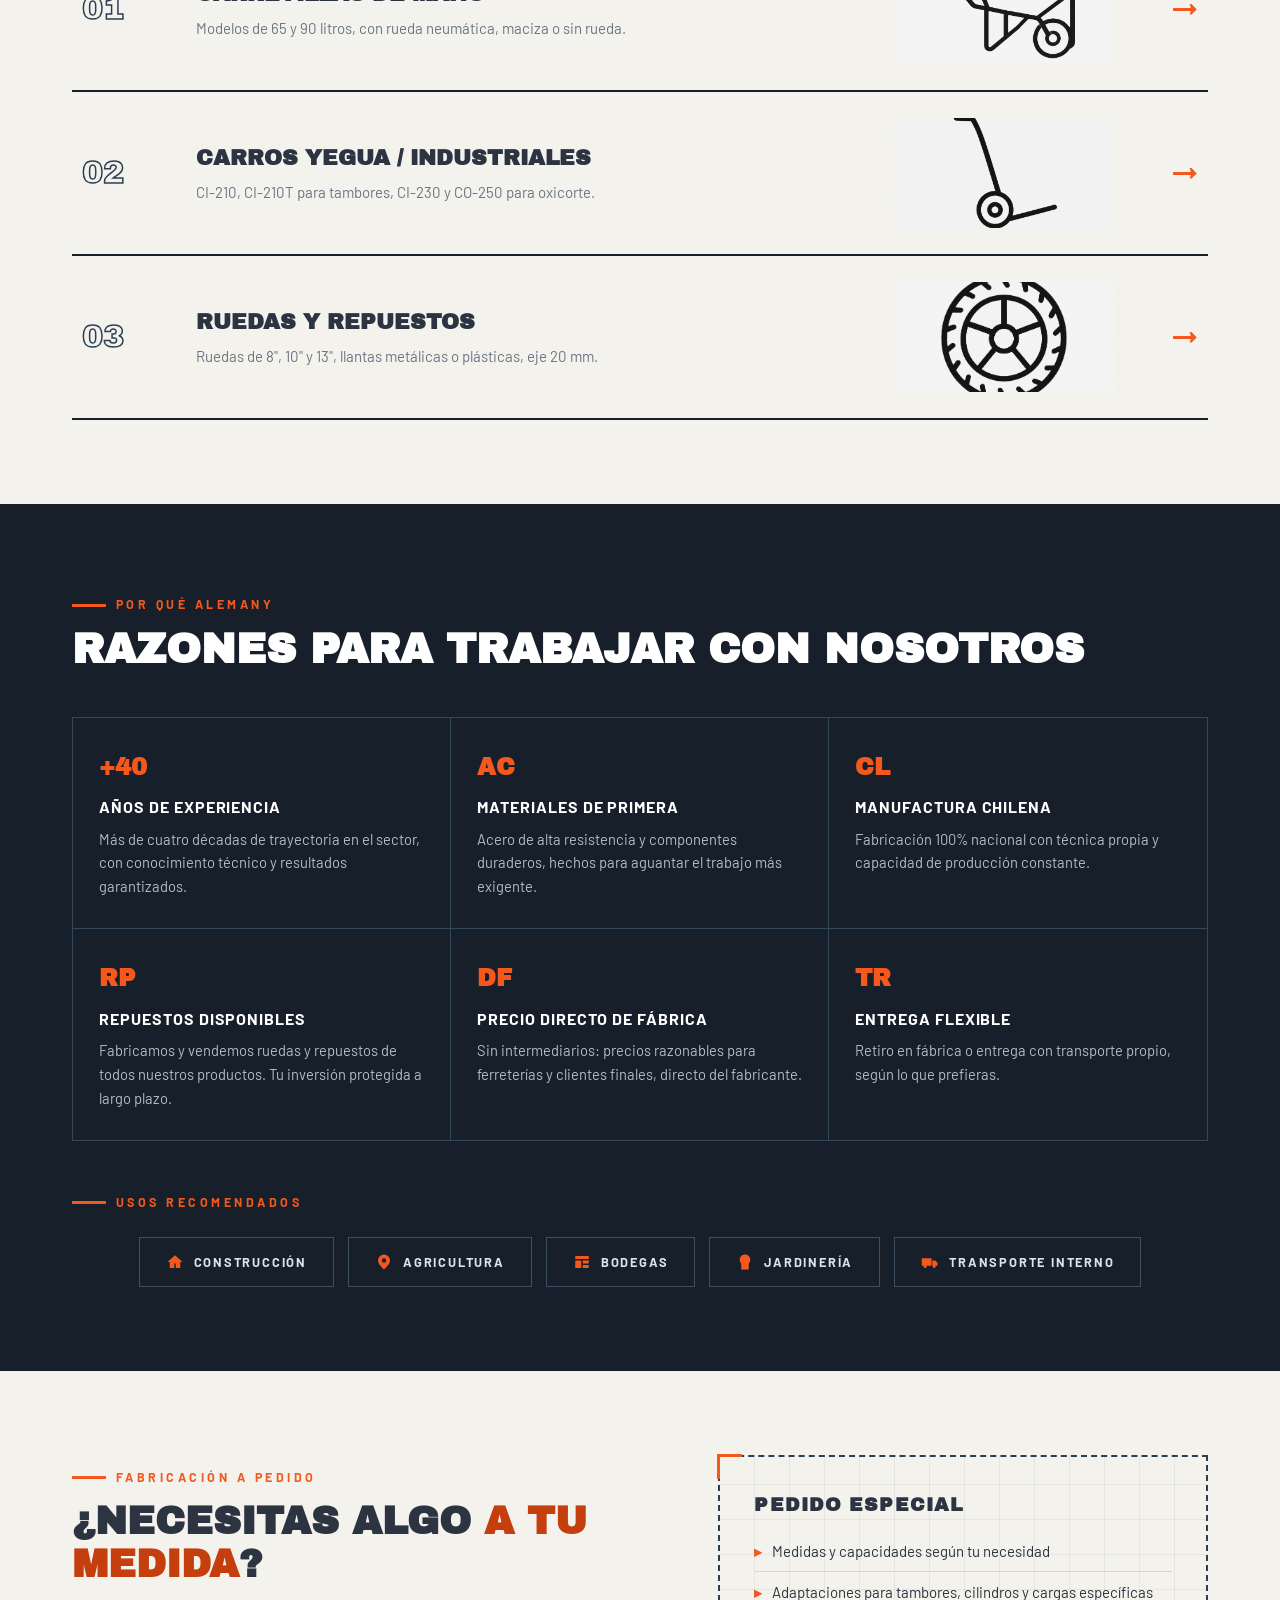
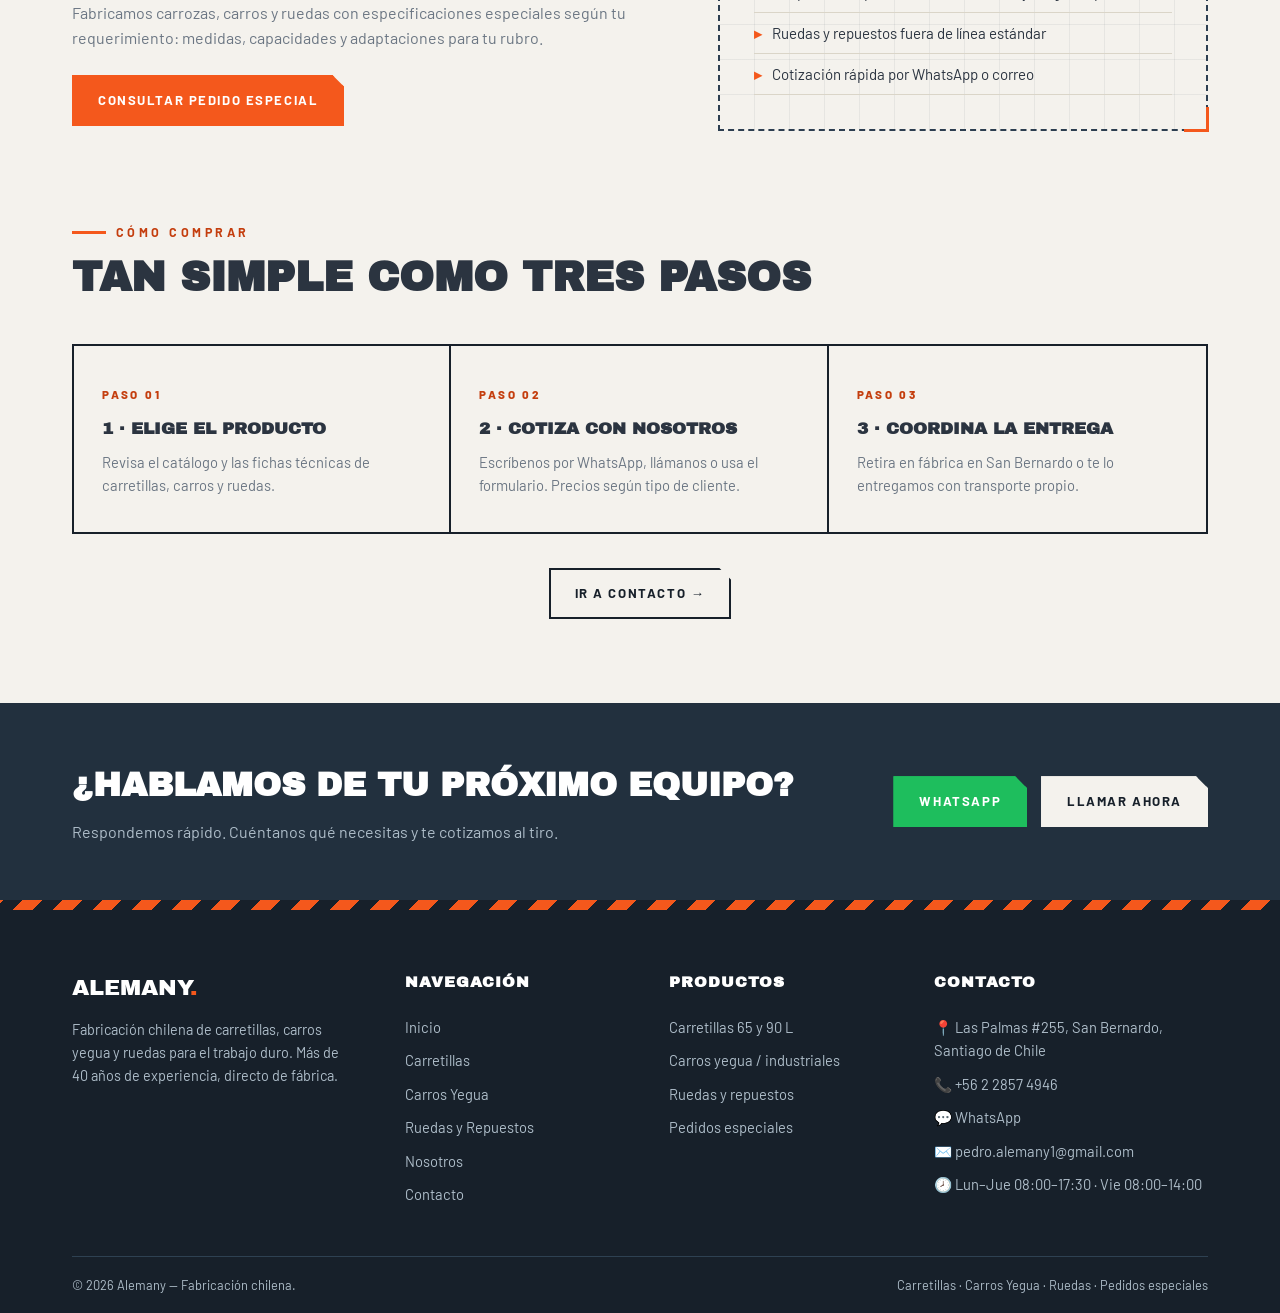
==== commit b8eb459f: "actualización pag web 11-11" ====
--- a/index.html
+++ b/index.html
@@ -36,7 +36,7 @@
     </div>
     <div class="placa reveal">
       <span class="sello">Directo de fábrica</span>
-      <img src="img/portada.jpg" alt="Carretilla Alemany de fabricación chilena" onerror="this.onerror=null;this.src='https://via.placeholder.com/640x420/2C3E50/F4F2ED?text=Carretilla+Alemany'">
+      <img src="img/carr90lgpt_fondo.png" alt="Carretilla Alemany de fabricación chilena" onerror="this.onerror=null;this.src='https://via.placeholder.com/640x420/2C3E50/F4F2ED?text=Carretilla+Alemany'">
       <h3>Ficha rápida — Carretilla 90 L</h3>
       <dl>
         <dt>Tolva</dt><dd>90 litros</dd>
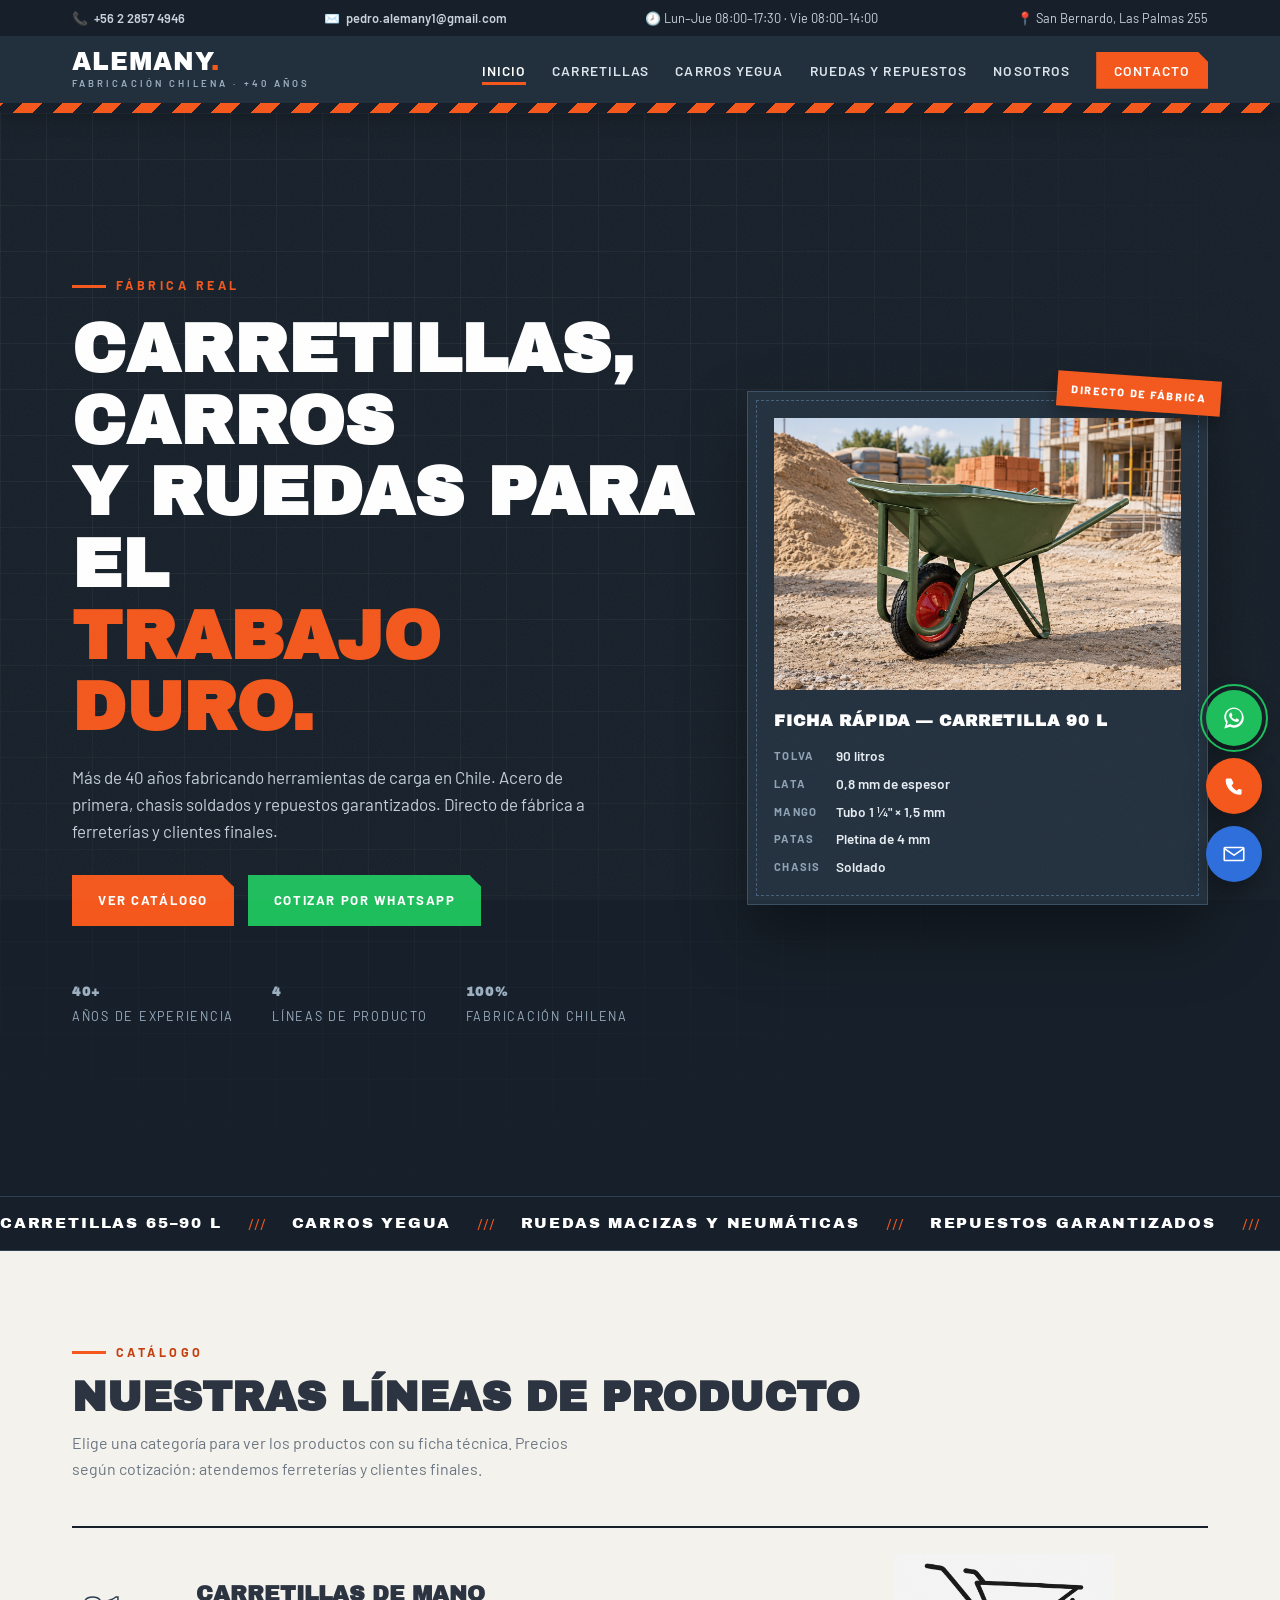
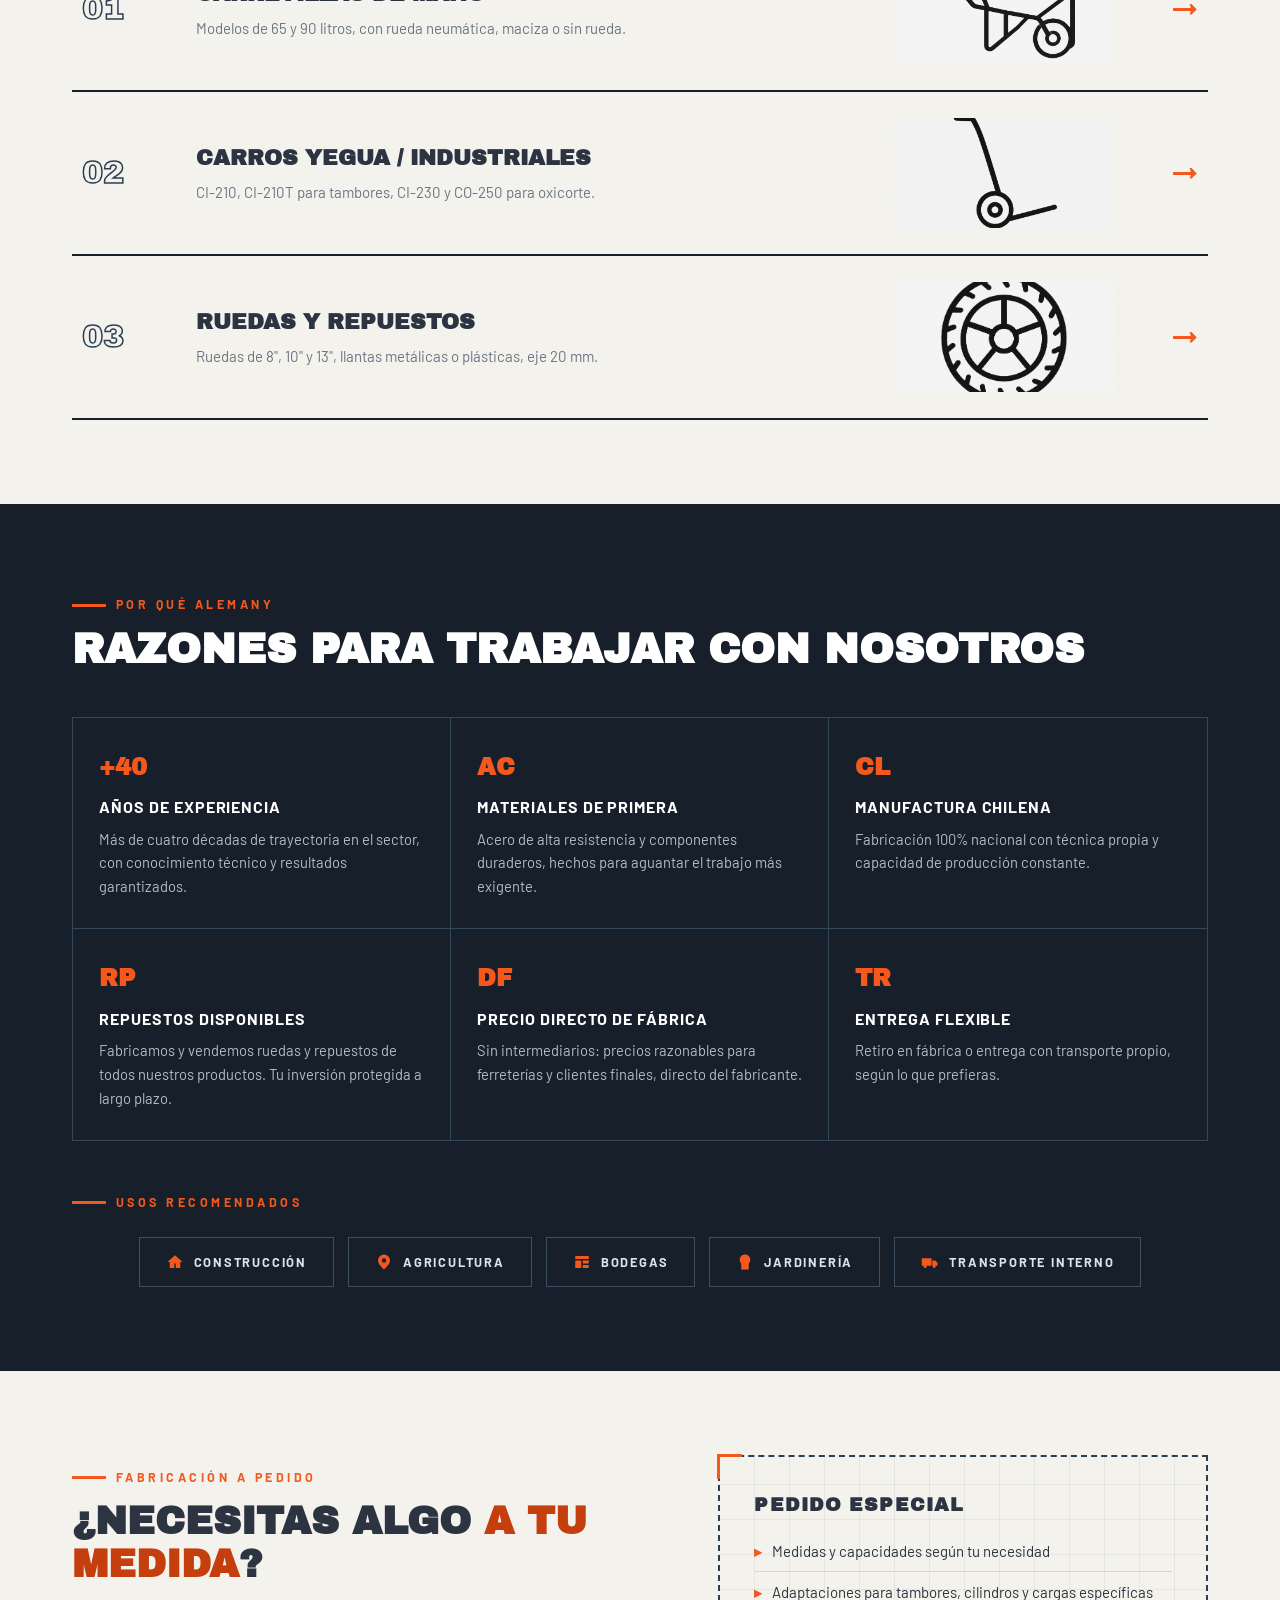
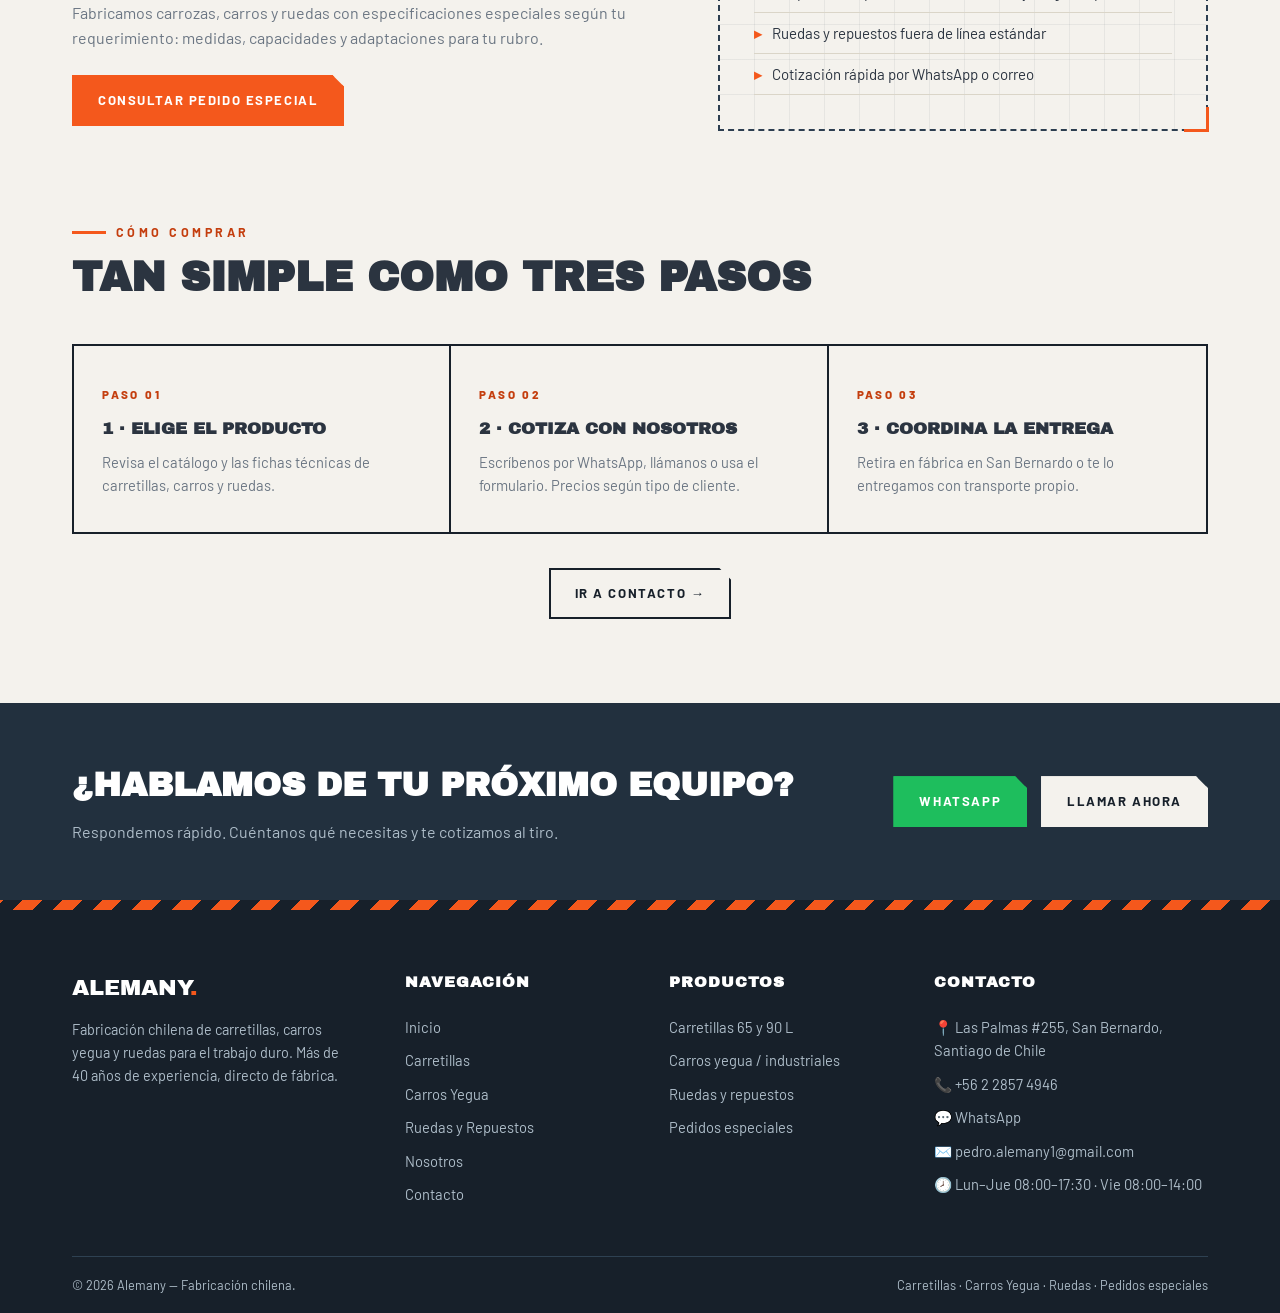
==== commit af94e601: "actualizacion index 11-11" ====
--- a/index.html
+++ b/index.html
@@ -17,7 +17,7 @@
 <section class="hero" id="inicio">
   <div class="contenedor">
     <div>
-      <span class="ceja">Fábrica en San Bernardo</span>
+      <span class="ceja">Fábrica real</span>
       <h1>
         <span class="mascara"><span>Carretillas, carros</span></span>
         <span class="mascara"><span>y ruedas para el</span></span>
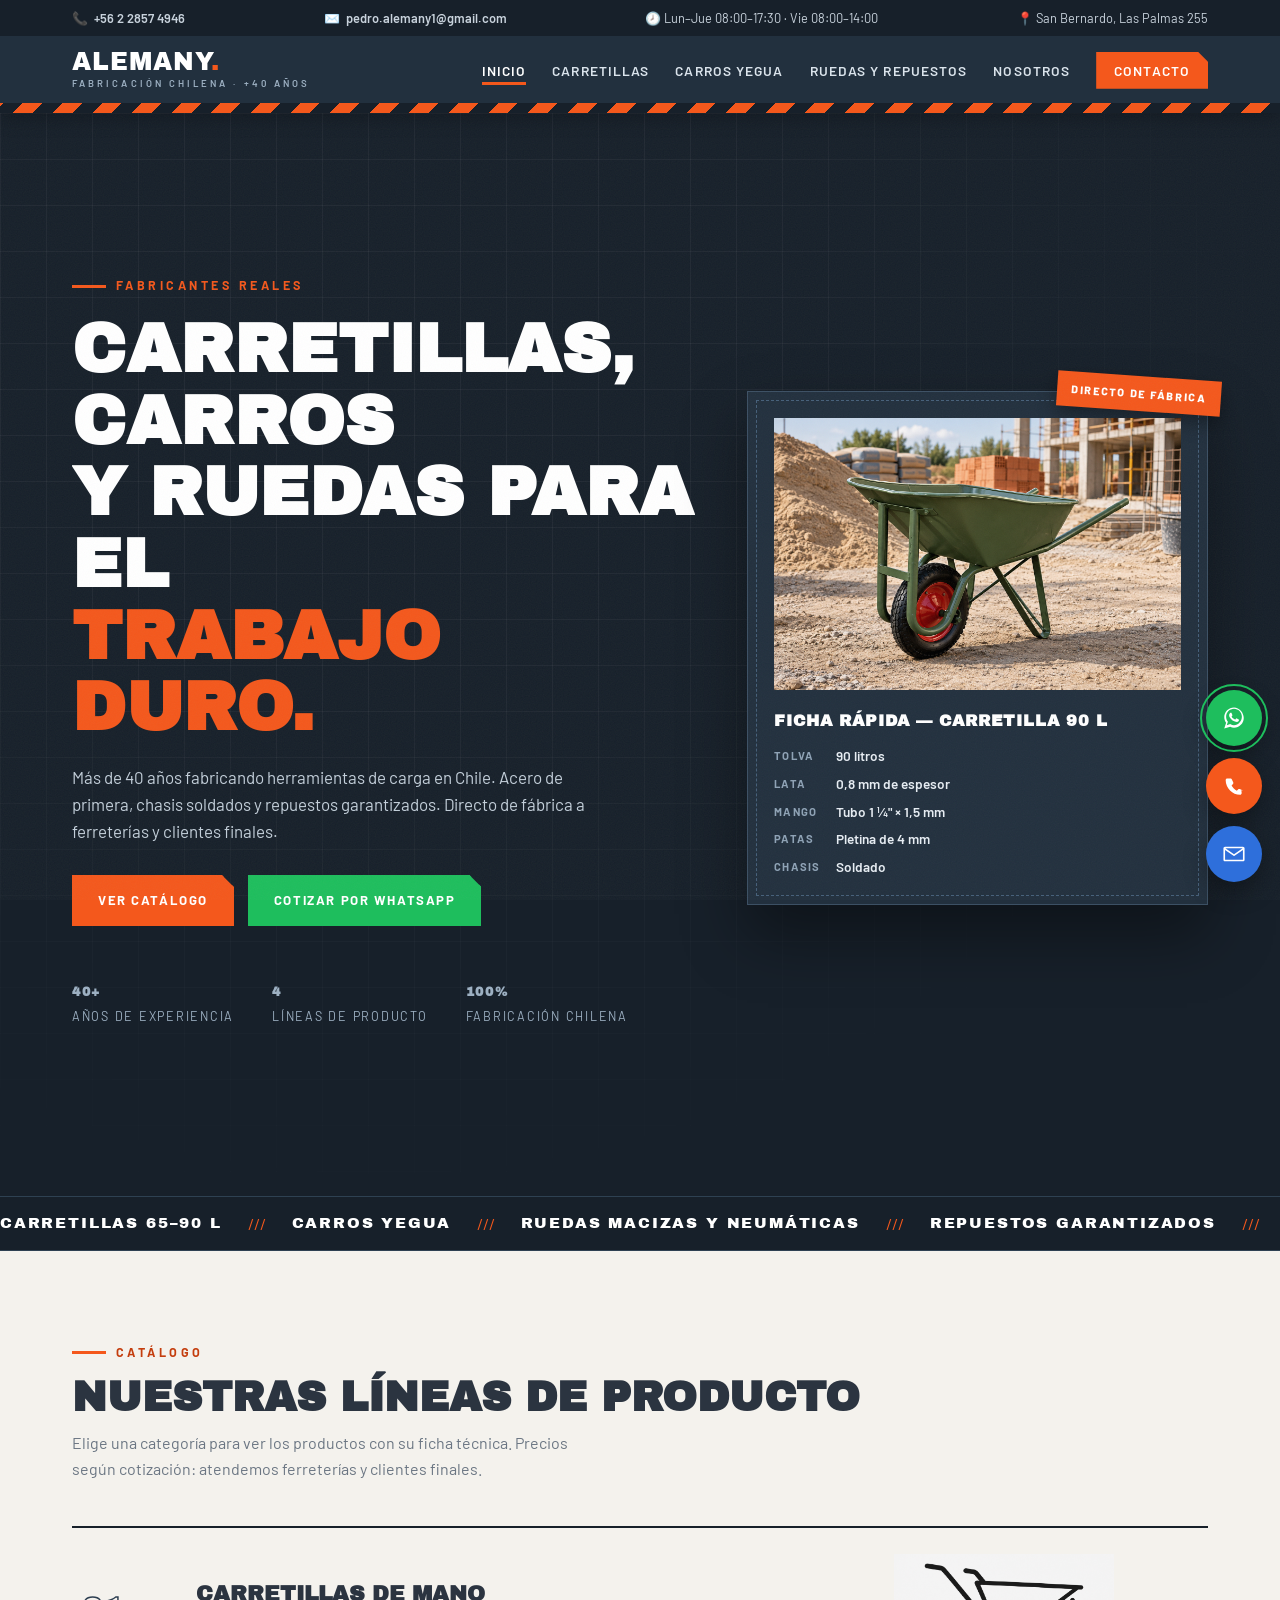
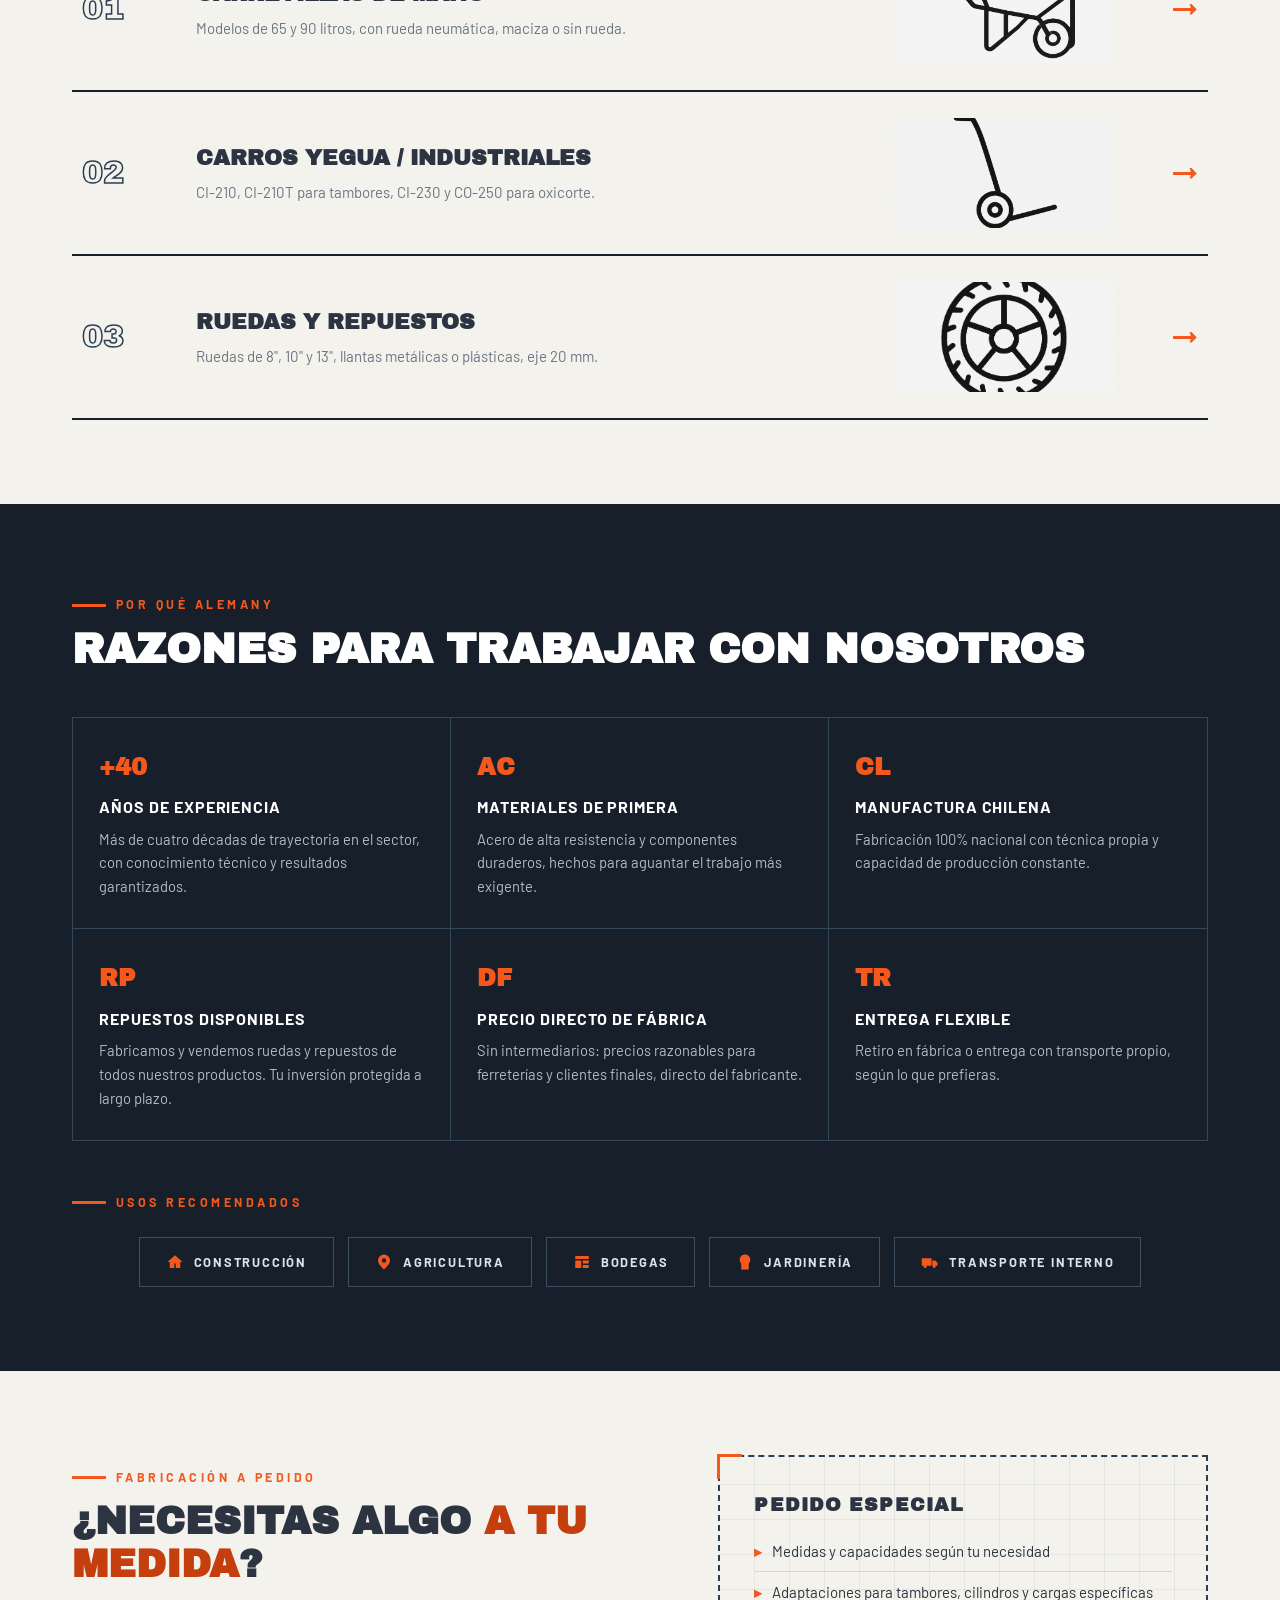
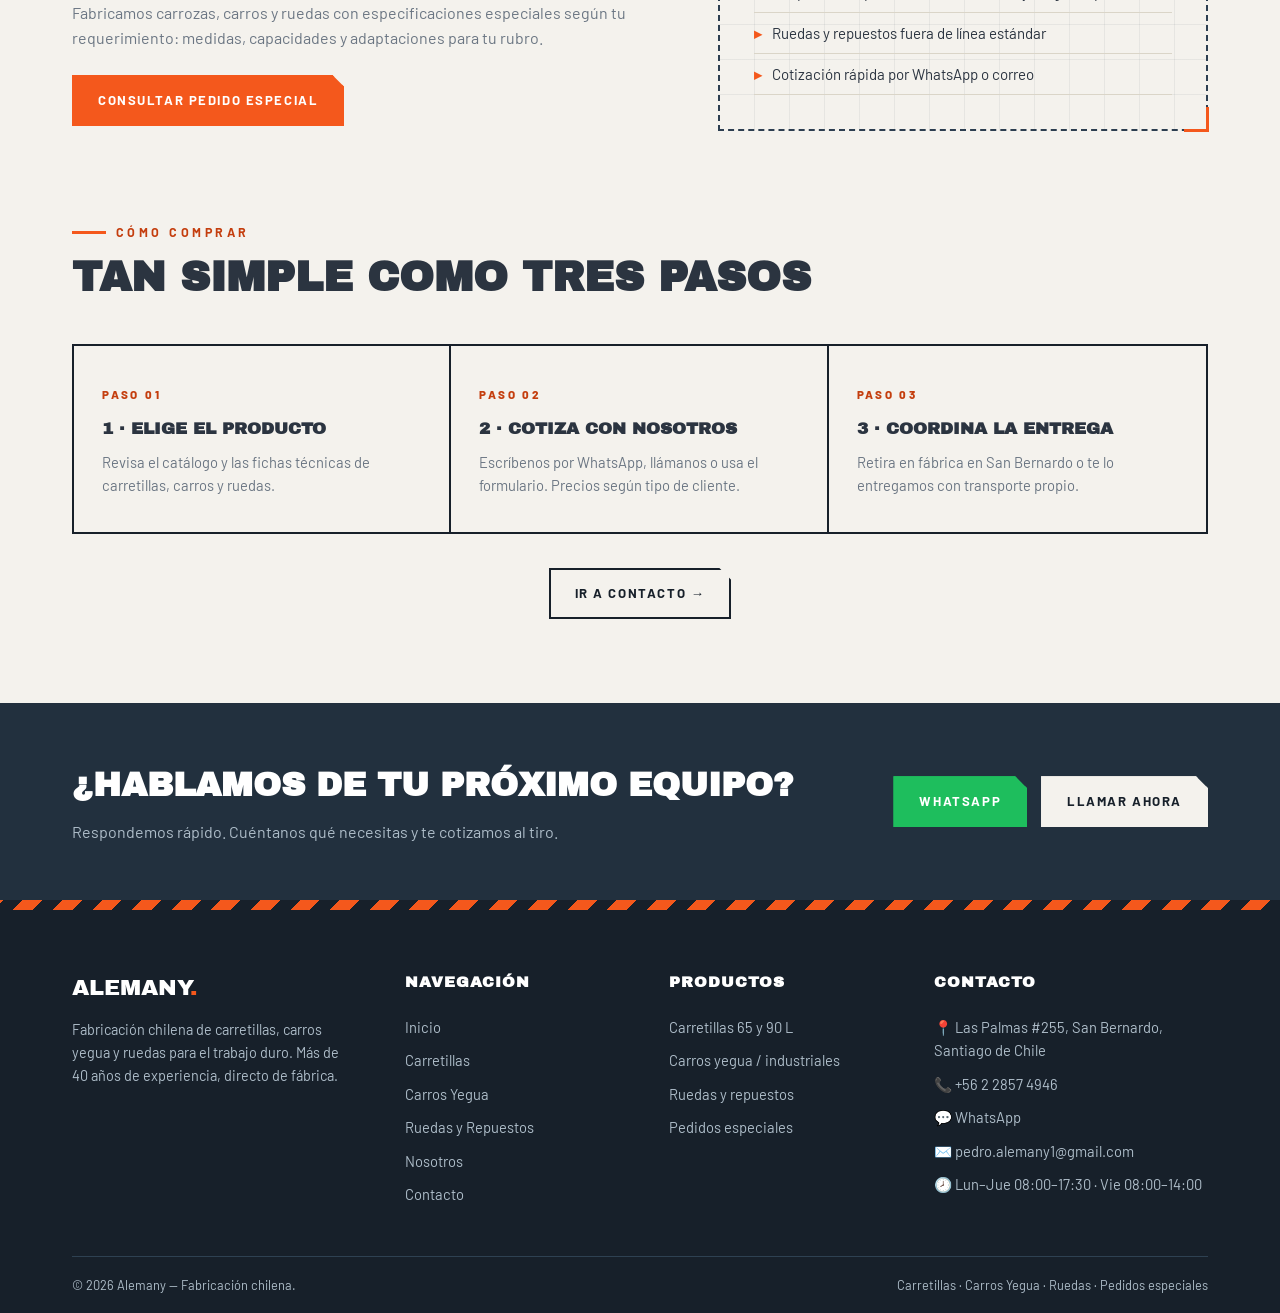
==== commit a57f1aa4: "..." ====
--- a/index.html
+++ b/index.html
@@ -17,7 +17,7 @@
 <section class="hero" id="inicio">
   <div class="contenedor">
     <div>
-      <span class="ceja">Fábrica real</span>
+      <span class="ceja">Fabricantes reales</span>
       <h1>
         <span class="mascara"><span>Carretillas, carros</span></span>
         <span class="mascara"><span>y ruedas para el</span></span>
